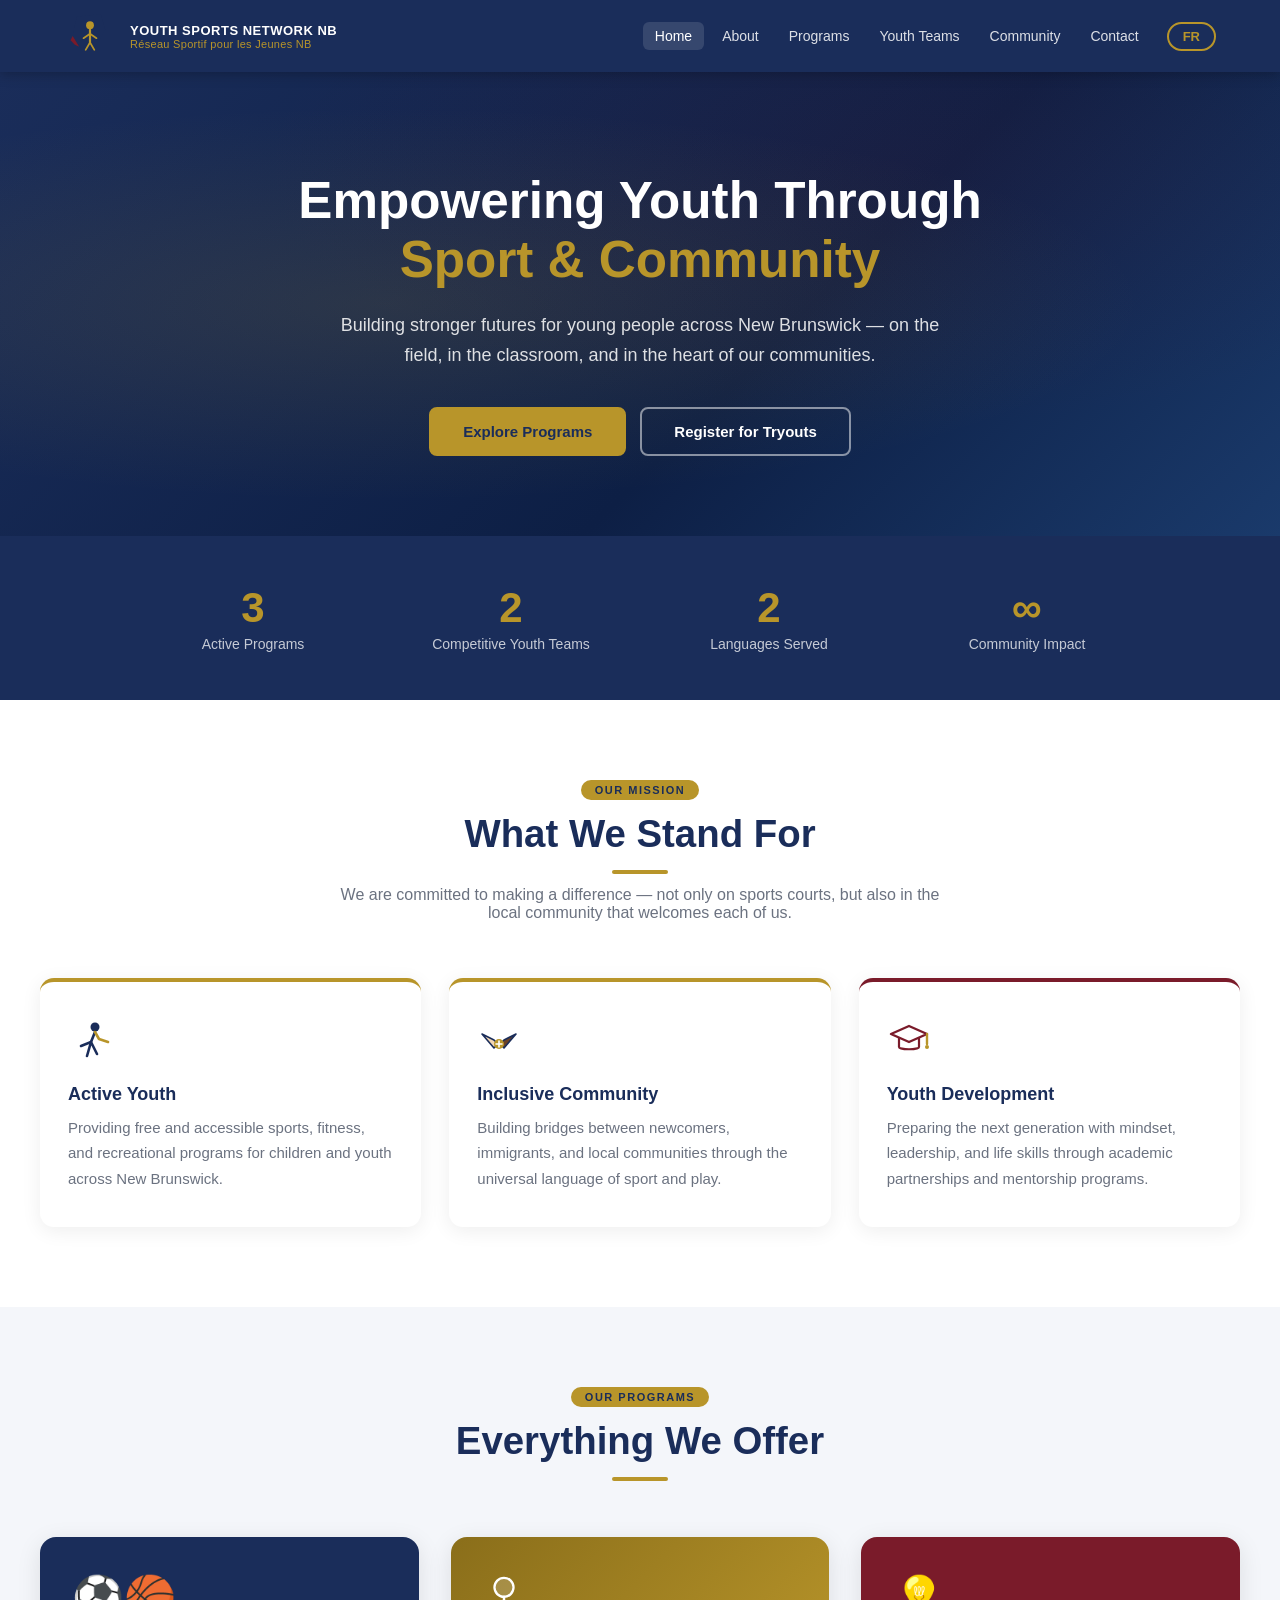
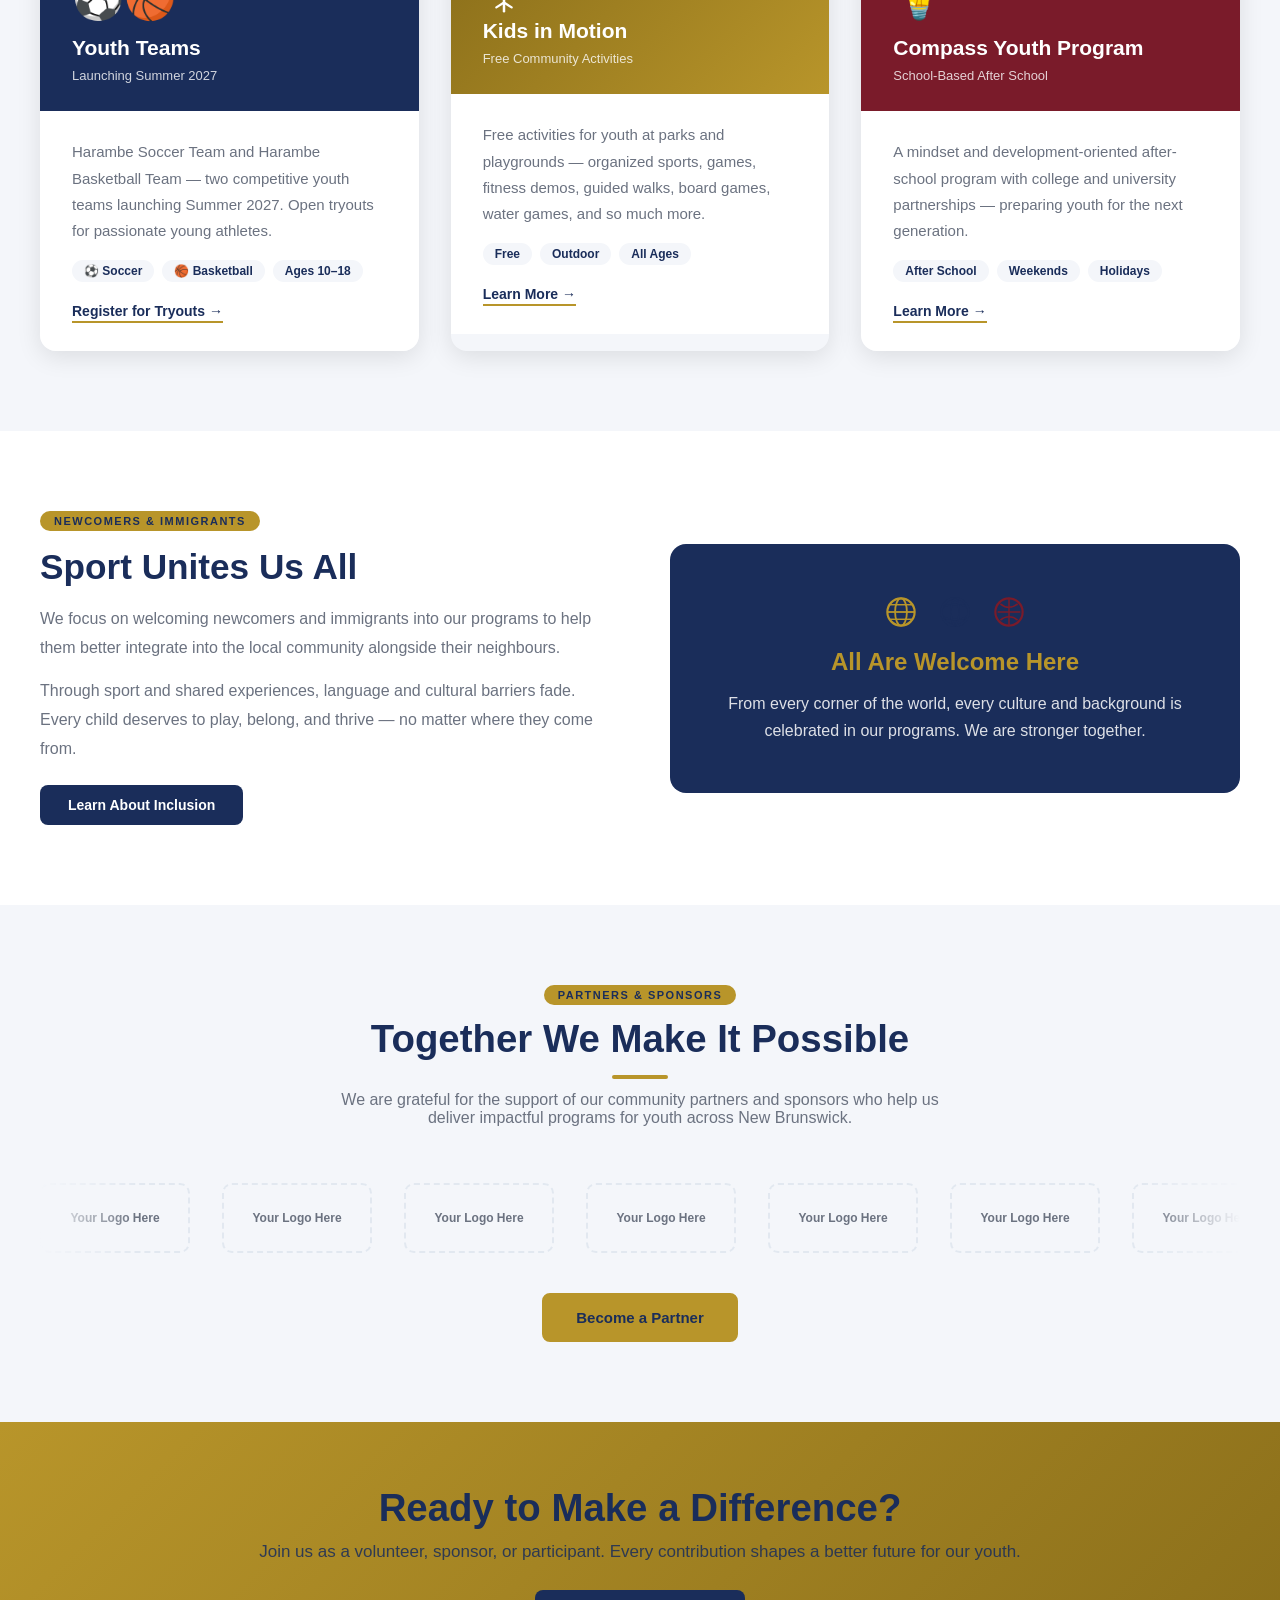
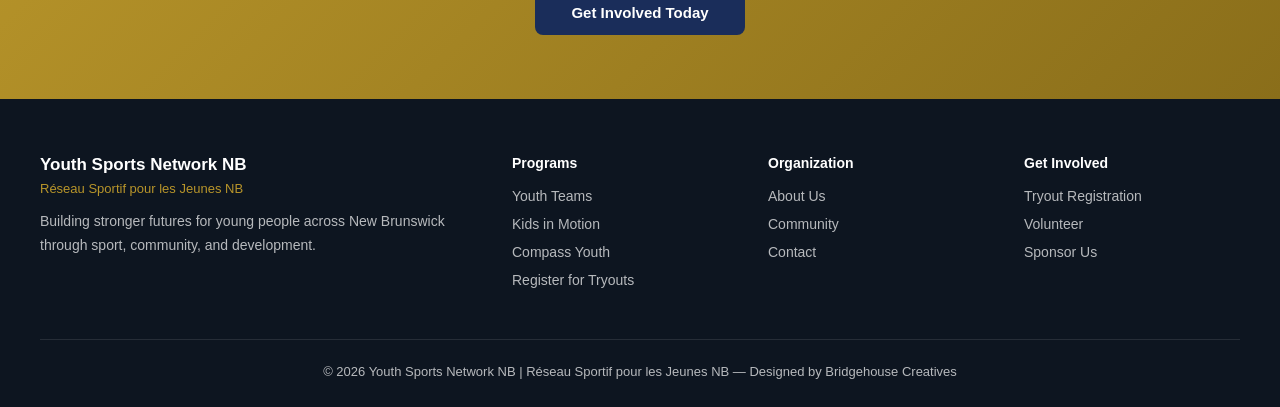
==== index.html @ 8e2367d3 "Change footer credit from "Built by" to "Designed by" https://claude.ai/code/session_01Vn1Q6hd7THg7n" ====
<!DOCTYPE html>
<html lang="en">
<head>
  <meta charset="UTF-8" />
  <meta name="viewport" content="width=device-width, initial-scale=1.0" />
  <title>Youth Sports Network NB</title>
  <link rel="stylesheet" href="style.css" />
</head>
<body>

<!-- HEADER -->
<header>
  <div class="header-inner">
    <a class="logo-wrap" href="index.html">
      <svg class="logo-svg" viewBox="0 0 120 120" xmlns="http://www.w3.org/2000/svg">
        <polygon points="30,15 85,10 95,45 80,75 60,90 35,85 20,60 25,35" fill="#1a2d5a"/>
        <polygon points="20,60 35,85 25,80 15,70" fill="#7a1b2a"/>
        <ellipse cx="60" cy="35" rx="9" ry="9" fill="#b8952a"/>
        <line x1="60" y1="44" x2="60" y2="75" stroke="#b8952a" stroke-width="5" stroke-linecap="round"/>
        <line x1="60" y1="55" x2="45" y2="65" stroke="#b8952a" stroke-width="4" stroke-linecap="round"/>
        <line x1="60" y1="55" x2="75" y2="65" stroke="#b8952a" stroke-width="4" stroke-linecap="round"/>
        <line x1="60" y1="75" x2="50" y2="92" stroke="#b8952a" stroke-width="4" stroke-linecap="round"/>
        <line x1="60" y1="75" x2="70" y2="92" stroke="#b8952a" stroke-width="4" stroke-linecap="round"/>
      </svg>
      <div class="logo-text">
        <div class="en-name" data-en="YOUTH SPORTS NETWORK NB" data-fr="RÉSEAU SPORTIF JEUNES NB">YOUTH SPORTS NETWORK NB</div>
        <div class="fr-name" data-en="Réseau Sportif pour les Jeunes NB" data-fr="Youth Sports Network NB">Réseau Sportif pour les Jeunes NB</div>
      </div>
    </a>
    <div class="hamburger" onclick="toggleNav()"><span></span><span></span><span></span></div>
    <nav id="main-nav">
      <a href="index.html" class="active" data-en="Home" data-fr="Accueil">Home</a>
      <a href="about.html" data-en="About" data-fr="À propos">About</a>
      <a href="programs.html" data-en="Programs" data-fr="Programmes">Programs</a>
      <a href="teams.html" data-en="Youth Teams" data-fr="Équipes Jeunes">Youth Teams</a>
      <a href="community.html" data-en="Community" data-fr="Communauté">Community</a>
      <a href="contact.html" data-en="Contact" data-fr="Contact">Contact</a>
      <button class="lang-btn" onclick="toggleLang()" id="lang-toggle">FR</button>
    </nav>
  </div>
</header>

<!-- HERO -->
<section class="hero">
  <div class="hero-content">
    <h1 data-en="Empowering Youth Through <span>Sport &amp; Community</span>" data-fr="Valoriser la Jeunesse par le <span>Sport et la Communauté</span>">
      Empowering Youth Through <span>Sport &amp; Community</span>
    </h1>
    <p data-en="Building stronger futures for young people across New Brunswick — on the field, in the classroom, and in the heart of our communities." data-fr="Bâtir un avenir meilleur pour les jeunes du Nouveau-Brunswick — sur le terrain, en classe et au cœur de nos communautés.">
      Building stronger futures for young people across New Brunswick — on the field, in the classroom, and in the heart of our communities.
    </p>
    <div class="hero-btns">
      <a href="programs.html" class="btn-primary" data-en="Explore Programs" data-fr="Voir les Programmes">Explore Programs</a>
      <a href="tryouts.html" class="btn-outline" data-en="Register for Tryouts" data-fr="S'inscrire aux Tryouts">Register for Tryouts</a>
    </div>
  </div>
</section>

<!-- STATS -->
<div class="stats-bar">
  <div class="stats-inner">
    <div><div class="stat-num">3</div><div class="stat-label" data-en="Active Programs" data-fr="Programmes Actifs">Active Programs</div></div>
    <div><div class="stat-num">2</div><div class="stat-label" data-en="Competitive Youth Teams" data-fr="Équipes Jeunes Compétitives">Competitive Youth Teams</div></div>
    <div><div class="stat-num">2</div><div class="stat-label" data-en="Languages Served" data-fr="Langues Desservies">Languages Served</div></div>
    <div><div class="stat-num">∞</div><div class="stat-label" data-en="Community Impact" data-fr="Impact Communautaire">Community Impact</div></div>
  </div>
</div>

<!-- MISSION -->
<section class="section">
  <div class="container">
    <div class="section-title">
      <span class="tag" data-en="Our Mission" data-fr="Notre Mission">Our Mission</span>
      <h2 data-en="What We Stand For" data-fr="Ce en Quoi Nous Croyons">What We Stand For</h2>
      <div class="divider"></div>
      <p data-en="We are committed to making a difference — not only on sports courts, but also in the local community that welcomes each of us." data-fr="Nous nous engageons à faire une différence — non seulement sur les terrains de sport, mais aussi dans la communauté locale qui nous accueille.">
        We are committed to making a difference — not only on sports courts, but also in the local community that welcomes each of us.
      </p>
    </div>
    <div class="cards-3">
      <div class="card">
        <svg class="card-icon" width="44" height="44" viewBox="0 0 44 44" fill="none">
          <circle cx="27" cy="9" r="4.5" fill="#1a2d5a"/>
          <path d="M27 14 L23 24 L13 28" stroke="#1a2d5a" stroke-width="2.6" stroke-linecap="round" stroke-linejoin="round" fill="none"/>
          <path d="M27 14 L31 21 L40 24" stroke="#b8952a" stroke-width="2.6" stroke-linecap="round" stroke-linejoin="round" fill="none"/>
          <path d="M23 24 L19 38 M23 24 L29 36" stroke="#1a2d5a" stroke-width="2.6" stroke-linecap="round"/>
        </svg>
        <h3 data-en="Active Youth" data-fr="Jeunes Actifs">Active Youth</h3>
        <p data-en="Providing free and accessible sports, fitness, and recreational programs for children and youth across New Brunswick." data-fr="Offrir des programmes sportifs, de conditionnement physique et de loisirs gratuits et accessibles aux enfants et aux jeunes du Nouveau-Brunswick.">Providing free and accessible sports, fitness, and recreational programs for children and youth across New Brunswick.</p>
      </div>
      <div class="card">
        <svg class="card-icon" width="44" height="44" viewBox="0 0 44 44" fill="none">
          <!-- left arm: light skin tone -->
          <path d="M5 16 L17 22 L21 26 L17 30 Z" fill="#f2d6b3" stroke="#1a2d5a" stroke-width="1.6" stroke-linejoin="round"/>
          <!-- right arm: dark skin tone -->
          <path d="M39 16 L27 22 L23 26 L27 30 Z" fill="#6b4226" stroke="#1a2d5a" stroke-width="1.6" stroke-linejoin="round"/>
          <!-- clasped hands -->
          <circle cx="22" cy="26" r="5" fill="#b8952a"/>
          <path d="M19 26 H25 M22 23 V29" stroke="#ffffff" stroke-width="1.6" stroke-linecap="round"/>
        </svg>
        <h3 data-en="Inclusive Community" data-fr="Communauté Inclusive">Inclusive Community</h3>
        <p data-en="Building bridges between newcomers, immigrants, and local communities through the universal language of sport and play." data-fr="Créer des ponts entre les nouveaux arrivants, les immigrants et les communautés locales grâce au langage universel du sport et du jeu.">Building bridges between newcomers, immigrants, and local communities through the universal language of sport and play.</p>
      </div>
      <div class="card red-top">
        <svg class="card-icon" width="44" height="44" viewBox="0 0 44 44" fill="none">
          <polygon points="22,8 40,16 22,24 4,16" stroke="#7a1b2a" stroke-width="2.4" stroke-linejoin="round" fill="none"/>
          <path d="M12 19 V29 C12 32 32 32 32 29 V19" stroke="#7a1b2a" stroke-width="2.2" stroke-linejoin="round" fill="none"/>
          <path d="M40 16 V26" stroke="#b8952a" stroke-width="2.4" stroke-linecap="round"/>
          <circle cx="40" cy="29" r="2" fill="#b8952a"/>
        </svg>
        <h3 data-en="Youth Development" data-fr="Développement des Jeunes">Youth Development</h3>
        <p data-en="Preparing the next generation with mindset, leadership, and life skills through academic partnerships and mentorship programs." data-fr="Préparer la prochaine génération avec un état d'esprit, du leadership et des compétences de vie grâce à des partenariats académiques.">Preparing the next generation with mindset, leadership, and life skills through academic partnerships and mentorship programs.</p>
      </div>
    </div>
  </div>
</section>

<!-- PROGRAMS PREVIEW -->
<section class="section section-alt">
  <div class="container">
    <div class="section-title">
      <span class="tag" data-en="Our Programs" data-fr="Nos Programmes">Our Programs</span>
      <h2 data-en="Everything We Offer" data-fr="Tout Ce Que Nous Offrons">Everything We Offer</h2>
      <div class="divider"></div>
    </div>
    <div class="programs-grid">
      <div class="prog-card">
        <div class="prog-header navy">
          <div class="prog-icon">⚽🏀</div>
          <h3 data-en="Youth Teams" data-fr="Équipes Jeunes">Youth Teams</h3>
          <div class="sub" data-en="Launching Summer 2027" data-fr="Lancement Été 2027">Launching Summer 2027</div>
        </div>
        <div class="prog-body">
          <p data-en="Harambe Soccer Team and Harambe Basketball Team — two competitive youth teams launching Summer 2027. Open tryouts for passionate young athletes." data-fr="Équipe de Soccer Harambe et Équipe de Basketball Harambe — deux équipes jeunesse lancées à l'été 2027. Tryouts ouverts aux jeunes athlètes passionnés.">Harambe Soccer Team and Harambe Basketball Team — two competitive youth teams launching Summer 2027. Open tryouts for passionate young athletes.</p>
          <div class="prog-tags">
            <span class="tag-chip">⚽ Soccer</span>
            <span class="tag-chip">🏀 Basketball</span>
            <span class="tag-chip" data-en="Ages 10–18" data-fr="Âges 10–18">Ages 10–18</span>
          </div>
          <a href="tryouts.html" class="prog-link" data-en="Register for Tryouts →" data-fr="S'inscrire aux Tryouts →">Register for Tryouts →</a>
        </div>
      </div>
      <div class="prog-card">
        <div class="prog-header gold">
          <svg width="42" height="42" viewBox="0 0 44 44" fill="none">
            <circle cx="22" cy="15" r="10" fill="#ffffff" fill-opacity="0.18" stroke="#ffffff" stroke-width="2.4"/>
            <path d="M22 25 V40" stroke="#ffffff" stroke-width="2.6" stroke-linecap="round"/>
            <path d="M22 31 L14 36 M22 31 L30 36" stroke="#ffffff" stroke-width="2.4" stroke-linecap="round"/>
          </svg>
          <h3 data-en="Kids in Motion" data-fr="Enfants en Mouvement">Kids in Motion</h3>
          <div class="sub" data-en="Free Community Activities" data-fr="Activités Communautaires Gratuites">Free Community Activities</div>
        </div>
        <div class="prog-body">
          <p data-en="Free activities for youth at parks and playgrounds — organized sports, games, fitness demos, guided walks, board games, water games, and so much more." data-fr="Activités gratuites pour les jeunes dans les parcs et aires de jeux — sports organisés, jeux, démonstrations de fitness, marches guidées, jeux de société, jeux aquatiques et bien plus.">Free activities for youth at parks and playgrounds — organized sports, games, fitness demos, guided walks, board games, water games, and so much more.</p>
          <div class="prog-tags">
            <span class="tag-chip" data-en="Free" data-fr="Gratuit">Free</span>
            <span class="tag-chip" data-en="Outdoor" data-fr="Plein Air">Outdoor</span>
            <span class="tag-chip" data-en="All Ages" data-fr="Tous Âges">All Ages</span>
          </div>
          <a href="programs.html" class="prog-link" data-en="Learn More →" data-fr="En Savoir Plus →">Learn More →</a>
        </div>
      </div>
      <div class="prog-card">
        <div class="prog-header red">
          <div class="prog-icon">💡</div>
          <h3 data-en="Compass Youth Program" data-fr="Programme Jeunesse Compass">Compass Youth Program</h3>
          <div class="sub" data-en="School-Based After School" data-fr="Programme Parascolaire">School-Based After School</div>
        </div>
        <div class="prog-body">
          <p data-en="A mindset and development-oriented after-school program with college and university partnerships — preparing youth for the next generation." data-fr="Programme de développement parascolaire en partenariat avec des collèges et universités — préparant les jeunes à la prochaine génération.">A mindset and development-oriented after-school program with college and university partnerships — preparing youth for the next generation.</p>
          <div class="prog-tags">
            <span class="tag-chip" data-en="After School" data-fr="Parascolaire">After School</span>
            <span class="tag-chip" data-en="Weekends" data-fr="Week-ends">Weekends</span>
            <span class="tag-chip" data-en="Holidays" data-fr="Jours Fériés">Holidays</span>
          </div>
          <a href="programs.html" class="prog-link" data-en="Learn More →" data-fr="En Savoir Plus →">Learn More →</a>
        </div>
      </div>
    </div>
  </div>
</section>

<!-- NEWCOMERS -->
<section class="section">
  <div class="container">
    <div class="two-col">
      <div class="text-block">
        <span class="tag-inline" data-en="Newcomers &amp; Immigrants" data-fr="Nouveaux Arrivants &amp; Immigrants">Newcomers &amp; Immigrants</span>
        <h2 data-en="Sport Unites Us All" data-fr="Le Sport Nous Unit Tous">Sport Unites Us All</h2>
        <p data-en="We focus on welcoming newcomers and immigrants into our programs to help them better integrate into the local community alongside their neighbours." data-fr="Nous mettons l'accent sur l'accueil des nouveaux arrivants et des immigrants dans nos programmes pour les aider à mieux s'intégrer dans la communauté locale.">We focus on welcoming newcomers and immigrants into our programs to help them better integrate into the local community alongside their neighbours.</p>
        <p data-en="Through sport and shared experiences, language and cultural barriers fade. Every child deserves to play, belong, and thrive — no matter where they come from." data-fr="Grâce au sport et aux expériences partagées, les barrières linguistiques et culturelles s'estompent. Chaque enfant mérite de jouer, d'appartenir et de s'épanouir — peu importe d'où il vient.">Through sport and shared experiences, language and cultural barriers fade. Every child deserves to play, belong, and thrive — no matter where they come from.</p>
        <a href="community.html" class="btn-navy" style="margin-top:8px;" data-en="Learn About Inclusion" data-fr="En Savoir Plus sur l'Inclusion">Learn About Inclusion</a>
      </div>
      <div class="newcomers-visual">
        <div class="flags" style="display:flex;justify-content:center;gap:14px;">
          <svg width="40" height="40" viewBox="0 0 44 44" fill="none">
            <circle cx="22" cy="22" r="15" stroke="#b8952a" stroke-width="2.4"/>
            <ellipse cx="22" cy="22" rx="6.5" ry="15" stroke="#b8952a" stroke-width="2"/>
            <line x1="7" y1="22" x2="37" y2="22" stroke="#b8952a" stroke-width="2"/>
            <line x1="9.5" y1="14" x2="34.5" y2="14" stroke="#b8952a" stroke-width="1.6"/>
            <line x1="9.5" y1="30" x2="34.5" y2="30" stroke="#b8952a" stroke-width="1.6"/>
          </svg>
          <svg width="40" height="40" viewBox="0 0 44 44" fill="none">
            <circle cx="22" cy="22" r="15" stroke="#1a2d5a" stroke-width="2.4"/>
            <path d="M9 16 C16 13 28 13 35 16 M9 28 C16 31 28 31 35 28" stroke="#1a2d5a" stroke-width="1.8" fill="none"/>
            <path d="M22 7 C16 14 16 30 22 37 M22 7 C28 14 28 30 22 37" stroke="#1a2d5a" stroke-width="1.8" fill="none"/>
          </svg>
          <svg width="40" height="40" viewBox="0 0 44 44" fill="none">
            <circle cx="22" cy="22" r="15" stroke="#7a1b2a" stroke-width="2.4"/>
            <path d="M9.5 22 H34.5 M22 7 V37" stroke="#7a1b2a" stroke-width="1.6"/>
            <path d="M12.5 13 C18 18 26 18 31.5 13 M12.5 31 C18 26 26 26 31.5 31" stroke="#7a1b2a" stroke-width="1.8" fill="none"/>
          </svg>
        </div>
        <h3 data-en="All Are Welcome Here" data-fr="Tous Sont les Bienvenus Ici">All Are Welcome Here</h3>
        <p data-en="From every corner of the world, every culture and background is celebrated in our programs. We are stronger together." data-fr="De chaque coin du monde, chaque culture et chaque origine est célébrée dans nos programmes. Nous sommes plus forts ensemble.">From every corner of the world, every culture and background is celebrated in our programs. We are stronger together.</p>
      </div>
    </div>
  </div>
</section>

<!-- PARTNERS & SPONSORS -->
<section class="section section-alt">
  <div class="container">
    <div class="section-title">
      <span class="tag" data-en="Partners &amp; Sponsors" data-fr="Partenaires &amp; Commanditaires">Partners &amp; Sponsors</span>
      <h2 data-en="Together We Make It Possible" data-fr="Ensemble Nous le Rendons Possible">Together We Make It Possible</h2>
      <div class="divider"></div>
      <p data-en="We are grateful for the support of our community partners and sponsors who help us deliver impactful programs for youth across New Brunswick." data-fr="Nous sommes reconnaissants du soutien de nos partenaires communautaires et commanditaires qui nous aident à offrir des programmes percutants pour les jeunes du Nouveau-Brunswick.">We are grateful for the support of our community partners and sponsors who help us deliver impactful programs for youth across New Brunswick.</p>
    </div>
    <div class="sponsors-marquee" style="margin-bottom:40px;">
      <div class="sponsors-track">
        <div class="sponsor-placeholder" data-en="Your Logo Here" data-fr="Votre Logo Ici">Your Logo Here</div>
        <div class="sponsor-placeholder" data-en="Your Logo Here" data-fr="Votre Logo Ici">Your Logo Here</div>
        <div class="sponsor-placeholder" data-en="Your Logo Here" data-fr="Votre Logo Ici">Your Logo Here</div>
        <div class="sponsor-placeholder" data-en="Your Logo Here" data-fr="Votre Logo Ici">Your Logo Here</div>
        <div class="sponsor-placeholder" data-en="Your Logo Here" data-fr="Votre Logo Ici">Your Logo Here</div>
        <div class="sponsor-placeholder" data-en="Your Logo Here" data-fr="Votre Logo Ici">Your Logo Here</div>
        <div class="sponsor-placeholder" data-en="Your Logo Here" data-fr="Votre Logo Ici">Your Logo Here</div>
        <div class="sponsor-placeholder" data-en="Your Logo Here" data-fr="Votre Logo Ici">Your Logo Here</div>
        <div class="sponsor-placeholder" data-en="Your Logo Here" data-fr="Votre Logo Ici">Your Logo Here</div>
        <div class="sponsor-placeholder" data-en="Your Logo Here" data-fr="Votre Logo Ici">Your Logo Here</div>
        <div class="sponsor-placeholder" data-en="Your Logo Here" data-fr="Votre Logo Ici">Your Logo Here</div>
        <div class="sponsor-placeholder" data-en="Your Logo Here" data-fr="Votre Logo Ici">Your Logo Here</div>
      </div>
    </div>
    <div style="text-align:center;">
      <a href="contact.html" class="btn-primary" data-en="Become a Partner" data-fr="Devenir Partenaire">Become a Partner</a>
    </div>
  </div>
</section>

<!-- CTA -->
<section class="cta-banner">
  <div class="container">
    <h2 data-en="Ready to Make a Difference?" data-fr="Prêt à Faire une Différence?">Ready to Make a Difference?</h2>
    <p data-en="Join us as a volunteer, sponsor, or participant. Every contribution shapes a better future for our youth." data-fr="Rejoignez-nous en tant que bénévole, commanditaire ou participant. Chaque contribution façonne un avenir meilleur pour nos jeunes.">Join us as a volunteer, sponsor, or participant. Every contribution shapes a better future for our youth.</p>
    <a href="contact.html" class="btn-dark" data-en="Get Involved Today" data-fr="Impliquez-vous Aujourd'hui">Get Involved Today</a>
  </div>
</section>

<!-- FOOTER -->
<footer>
  <div class="footer-grid">
    <div class="footer-brand">
      <div class="brand-name" data-en="Youth Sports Network NB" data-fr="Réseau Sportif pour les Jeunes NB">Youth Sports Network NB</div>
      <div class="brand-fr" data-en="Réseau Sportif pour les Jeunes NB" data-fr="Youth Sports Network NB">Réseau Sportif pour les Jeunes NB</div>
      <p data-en="Building stronger futures for young people across New Brunswick through sport, community, and development." data-fr="Bâtir un avenir meilleur pour les jeunes du Nouveau-Brunswick grâce au sport, à la communauté et au développement.">Building stronger futures for young people across New Brunswick through sport, community, and development.</p>
    </div>
    <div class="footer-col">
      <h4 data-en="Programs" data-fr="Programmes">Programs</h4>
      <ul>
        <li><a href="teams.html" data-en="Youth Teams" data-fr="Équipes Jeunes">Youth Teams</a></li>
        <li><a href="programs.html" data-en="Kids in Motion" data-fr="Enfants en Mouvement">Kids in Motion</a></li>
        <li><a href="programs.html" data-en="Compass Youth" data-fr="Jeunesse Compass">Compass Youth</a></li>
        <li><a href="tryouts.html" data-en="Register for Tryouts" data-fr="Inscription aux Tryouts">Register for Tryouts</a></li>
      </ul>
    </div>
    <div class="footer-col">
      <h4 data-en="Organization" data-fr="Organisation">Organization</h4>
      <ul>
        <li><a href="about.html" data-en="About Us" data-fr="À Propos">About Us</a></li>
        <li><a href="community.html" data-en="Community" data-fr="Communauté">Community</a></li>
        <li><a href="contact.html" data-en="Contact" data-fr="Contact">Contact</a></li>
      </ul>
    </div>
    <div class="footer-col">
      <h4 data-en="Get Involved" data-fr="Impliquez-Vous">Get Involved</h4>
      <ul>
        <li><a href="tryouts.html" data-en="Tryout Registration" data-fr="Inscription Tryouts">Tryout Registration</a></li>
        <li><a href="contact.html" data-en="Volunteer" data-fr="Bénévole">Volunteer</a></li>
        <li><a href="contact.html" data-en="Sponsor Us" data-fr="Commanditez-Nous">Sponsor Us</a></li>
      </ul>
    </div>
  </div>
  <div class="footer-bottom">
    <p>© 2026 Youth Sports Network NB | Réseau Sportif pour les Jeunes NB — <span data-en="Designed by Bridgehouse Creatives" data-fr="Conçu par Bridgehouse Creatives">Designed by Bridgehouse Creatives</span></p>
  </div>
</footer>

<script src="lang.js"></script>
</body>
</html>
---- style.css ----
/* ─── CSS Variables ─────────────────────────────────────────── */
:root {
  --navy:  #1a2d5a;
  --gold:  #b8952a;
  --red:   #7a1b2a;
  --white: #ffffff;
  --light: #f4f6fa;
  --gray:  #6b7280;
  --border:#e2e8f0;
}

/* ─── Reset & Base ──────────────────────────────────────────── */
*, *::before, *::after { box-sizing: border-box; margin: 0; padding: 0; }
html { scroll-behavior: smooth; }
body { font-family: 'Segoe UI', Arial, sans-serif; color: #1a1a2e; background: var(--white); }
a { text-decoration: none; color: inherit; }
img { max-width: 100%; display: block; }
ul { list-style: none; }

/* ─── Header ────────────────────────────────────────────────── */
header {
  background: var(--navy);
  position: sticky; top: 0; z-index: 1000;
  box-shadow: 0 2px 12px rgba(0,0,0,0.25);
}
.header-inner {
  max-width: 1200px; margin: 0 auto;
  display: flex; align-items: center;
  justify-content: space-between;
  padding: 0 24px; height: 72px;
}
.logo-wrap { display: flex; align-items: center; gap: 14px; }
.logo-svg { width: 52px; height: 52px; flex-shrink: 0; }
.logo-text .en-name { font-size: 13px; font-weight: 700; color: var(--white); letter-spacing:.5px; }
.logo-text .fr-name { font-size: 11px; color: var(--gold); letter-spacing:.3px; }

nav { display: flex; align-items: center; gap: 6px; flex-wrap: wrap; }
nav a {
  color: rgba(255,255,255,0.85); font-size: 14px; font-weight: 500;
  padding: 6px 12px; border-radius: 6px; transition: all .2s;
}
nav a:hover, nav a.active { color: var(--white); background: rgba(255,255,255,0.12); }

.lang-btn {
  border: 2px solid var(--gold); color: var(--gold);
  background: transparent; padding: 5px 14px;
  border-radius: 20px; font-size: 13px; font-weight: 700;
  cursor: pointer; transition: all .2s; margin-left: 10px;
}
.lang-btn:hover { background: var(--gold); color: var(--navy); }

.hamburger { display: none; flex-direction: column; gap: 5px; cursor: pointer; padding: 6px; }
.hamburger span { width: 24px; height: 2px; background: var(--white); border-radius: 2px; transition: .3s; }

/* ─── Hero ──────────────────────────────────────────────────── */
.hero {
  background: linear-gradient(135deg, var(--navy) 0%, #0d1f45 60%, #1a3a6b 100%);
  color: var(--white); text-align: center;
  padding: 100px 24px 80px; position: relative; overflow: hidden;
}
.hero::before {
  content: ''; position: absolute; inset: 0;
  background: radial-gradient(ellipse at 30% 50%, rgba(184,149,42,0.15) 0%, transparent 60%),
              radial-gradient(ellipse at 70% 20%, rgba(122,27,42,0.1) 0%, transparent 50%);
}
.hero-content { position: relative; max-width: 800px; margin: 0 auto; }
.hero-badge {
  display: inline-block; background: var(--gold); color: var(--navy);
  font-size: 12px; font-weight: 700; letter-spacing: 1.5px;
  padding: 5px 16px; border-radius: 20px; margin-bottom: 20px; text-transform: uppercase;
}
.hero h1 { font-size: clamp(2rem,5vw,3.2rem); font-weight: 800; line-height: 1.15; margin-bottom: 20px; }
.hero h1 span { color: var(--gold); }
.hero p { font-size: 18px; opacity: .85; max-width: 620px; margin: 0 auto 36px; line-height: 1.7; }
.hero-btns { display: flex; gap: 14px; justify-content: center; flex-wrap: wrap; }

/* ─── Page Hero (inner pages) ───────────────────────────────── */
.page-hero {
  background: linear-gradient(135deg, var(--navy), #0d1f45);
  color: var(--white); padding: 80px 24px; text-align: center;
}
.page-hero h1 { font-size: clamp(2rem,4vw,3rem); font-weight: 800; margin-bottom: 16px; }
.page-hero p { font-size: 18px; opacity: .85; max-width: 640px; margin: 0 auto; line-height: 1.7; }

/* ─── Buttons ───────────────────────────────────────────────── */
.btn-primary {
  background: var(--gold); color: var(--navy);
  padding: 14px 32px; border-radius: 8px; font-weight: 700; font-size: 15px;
  transition: all .2s; border: 2px solid var(--gold); display: inline-block;
}
.btn-primary:hover { background: #d4a832; border-color: #d4a832; transform: translateY(-2px); }
.btn-outline {
  background: transparent; color: var(--white); border: 2px solid rgba(255,255,255,.5);
  padding: 14px 32px; border-radius: 8px; font-weight: 600; font-size: 15px;
  transition: all .2s; display: inline-block;
}
.btn-outline:hover { border-color: var(--white); background: rgba(255,255,255,0.1); }
.btn-dark {
  background: var(--navy); color: var(--white);
  padding: 14px 36px; border-radius: 8px; font-weight: 700; font-size: 15px;
  transition: background .2s; display: inline-block;
}
.btn-dark:hover { background: #0d1f45; }
.btn-navy {
  background: var(--navy); color: var(--white);
  padding: 12px 28px; border-radius: 8px; font-weight: 700; font-size: 14px;
  display: inline-block; transition: background .2s;
}
.btn-navy:hover { background: #0d1f45; }

/* ─── Section ───────────────────────────────────────────────── */
.section { padding: 80px 24px; }
.section-alt { background: var(--light); }
.container { max-width: 1200px; margin: 0 auto; }
.section-title { text-align: center; margin-bottom: 56px; }
.section-title .tag {
  display: inline-block; background: var(--gold); color: var(--navy);
  font-size: 11px; font-weight: 700; letter-spacing: 1.5px;
  padding: 4px 14px; border-radius: 20px; margin-bottom: 12px; text-transform: uppercase;
}
.section-title h2 { font-size: clamp(1.6rem,3vw,2.4rem); color: var(--navy); font-weight: 800; }
.section-title p { color: var(--gray); margin-top: 12px; font-size: 16px; max-width: 620px; margin-left: auto; margin-right: auto; }
.divider { width: 56px; height: 4px; background: var(--gold); border-radius: 2px; margin: 14px auto 0; }

/* ─── Cards ─────────────────────────────────────────────────── */
.cards-3 { display: grid; grid-template-columns: repeat(auto-fit, minmax(280px, 1fr)); gap: 28px; }
.card {
  background: var(--white); border-radius: 14px;
  padding: 36px 28px; box-shadow: 0 4px 20px rgba(0,0,0,0.07);
  border-top: 4px solid var(--gold); transition: transform .2s, box-shadow .2s;
}
.card:hover { transform: translateY(-4px); box-shadow: 0 10px 32px rgba(0,0,0,0.12); }
.card-icon { font-size: 40px; margin-bottom: 18px; }
.card h3 { font-size: 18px; color: var(--navy); font-weight: 700; margin-bottom: 10px; }
.card p { color: var(--gray); line-height: 1.7; font-size: 15px; }
.card.red-top { border-top-color: var(--red); }
.card.navy-top { border-top-color: var(--navy); }

/* ─── Programs Grid ─────────────────────────────────────────── */
.programs-grid { display: grid; grid-template-columns: repeat(auto-fit, minmax(320px, 1fr)); gap: 32px; }
.prog-card { border-radius: 16px; overflow: hidden; box-shadow: 0 6px 24px rgba(0,0,0,0.1); transition: transform .2s; }
.prog-card:hover { transform: translateY(-4px); }
.prog-header { padding: 36px 32px 28px; color: var(--white); }
.prog-header.navy { background: var(--navy); }
.prog-header.gold  { background: linear-gradient(135deg,#8a6e1a,var(--gold)); }
.prog-header.red   { background: var(--red); }
.prog-icon { font-size: 42px; margin-bottom: 14px; }
.prog-header h3 { font-size: 21px; font-weight: 800; margin-bottom: 8px; }
.prog-header .sub { font-size: 13px; opacity: .8; }
.prog-body { padding: 28px 32px; background: var(--white); }
.prog-body p { color: var(--gray); line-height: 1.75; margin-bottom: 16px; font-size: 15px; }
.prog-tags { display: flex; flex-wrap: wrap; gap: 8px; margin-bottom: 20px; }
.tag-chip { background: var(--light); color: var(--navy); font-size: 12px; font-weight: 600; padding: 4px 12px; border-radius: 20px; }
.prog-link {
  display: inline-flex; align-items: center; gap: 8px;
  color: var(--navy); font-weight: 700; font-size: 14px;
  border-bottom: 2px solid var(--gold); padding-bottom: 2px; transition: gap .2s;
}
.prog-link:hover { gap: 12px; }

/* ─── Two Column ────────────────────────────────────────────── */
.two-col { display: grid; grid-template-columns: 1fr 1fr; gap: 60px; align-items: center; }
.text-block h2 { font-size: clamp(1.5rem,3vw,2.2rem); color: var(--navy); font-weight: 800; margin-bottom: 18px; }
.text-block p { color: var(--gray); line-height: 1.8; margin-bottom: 14px; }

/* ─── Highlight Box ─────────────────────────────────────────── */
.highlight-box { background: var(--navy); color: var(--white); border-radius: 14px; padding: 32px; }
.highlight-box h3 { font-size: 20px; font-weight: 700; margin-bottom: 14px; color: var(--gold); }
.highlight-box ul li {
  padding: 8px 0; border-bottom: 1px solid rgba(255,255,255,0.1);
  font-size: 15px; display: flex; align-items: center; gap: 10px;
}
.highlight-box ul li:last-child { border-bottom: none; }
.highlight-box ul li::before { content: '✦'; color: var(--gold); font-size: 10px; flex-shrink:0; }

/* ─── Stats Bar ─────────────────────────────────────────────── */
.stats-bar { background: var(--navy); padding: 48px 24px; }
.stats-inner { max-width: 1000px; margin: 0 auto; display: grid; grid-template-columns: repeat(auto-fit,minmax(160px,1fr)); gap: 32px; text-align: center; }
.stat-num { font-size: 42px; font-weight: 800; color: var(--gold); }
.stat-label { font-size: 14px; color: rgba(255,255,255,0.75); margin-top: 4px; }

/* ─── CTA Banner ────────────────────────────────────────────── */
.cta-banner { background: linear-gradient(135deg,var(--gold),#8a6e1a); padding: 64px 24px; text-align: center; color: var(--navy); }
.cta-banner h2 { font-size: clamp(1.5rem,3vw,2.4rem); font-weight: 800; margin-bottom: 12px; }
.cta-banner p { font-size: 17px; margin-bottom: 28px; opacity: .85; }

/* ─── Teams ─────────────────────────────────────────────────── */
.teams-grid { display: grid; grid-template-columns: repeat(auto-fit,minmax(300px,1fr)); gap: 32px; margin-bottom: 56px; }
.team-card { border-radius: 16px; overflow: hidden; box-shadow: 0 6px 24px rgba(0,0,0,0.1); }
.team-header { padding: 40px 32px; color: var(--white); text-align: center; }
.team-header.soccer { background: linear-gradient(135deg,var(--navy),#2a4a8a); }
.team-header.basketball { background: linear-gradient(135deg,var(--red),#a0293a); }
.team-header .sport-icon { font-size: 56px; margin-bottom: 14px; }
.team-header h3 { font-size: 22px; font-weight: 800; }
.team-header .launch { background: var(--gold); color: var(--navy); font-size: 12px; font-weight: 700; padding: 4px 14px; border-radius: 20px; margin-top: 10px; display: inline-block; }
.team-body { padding: 28px 32px; background: var(--white); }
.team-body p { color: var(--gray); line-height: 1.7; margin-bottom: 16px; }

/* ─── Forms ─────────────────────────────────────────────────── */
.form-wrap {
  background: var(--white); border-radius: 16px;
  box-shadow: 0 6px 32px rgba(0,0,0,0.1); padding: 48px 40px;
  max-width: 760px; margin: 0 auto;
}
.form-wrap h2 { color: var(--navy); font-size: 26px; font-weight: 800; margin-bottom: 8px; text-align: center; }
.form-wrap .form-sub { color: var(--gray); text-align: center; margin-bottom: 32px; font-size: 15px; }
.form-grid { display: grid; grid-template-columns: 1fr 1fr; gap: 18px; }
.form-group { display: flex; flex-direction: column; gap: 6px; }
.form-group.full { grid-column: 1 / -1; }
label { font-size: 13px; font-weight: 600; color: var(--navy); }
input, select, textarea {
  border: 2px solid var(--border); border-radius: 8px;
  padding: 10px 14px; font-size: 15px; font-family: inherit;
  transition: border-color .2s; width: 100%; background: var(--white);
}
input:focus, select:focus, textarea:focus { outline: none; border-color: var(--gold); }
textarea { resize: vertical; min-height: 90px; }
.form-submit {
  background: var(--navy); color: var(--white); border: none;
  padding: 14px 40px; border-radius: 8px; font-size: 16px; font-weight: 700;
  cursor: pointer; width: 100%; margin-top: 10px; transition: background .2s;
}
.form-submit:hover { background: #0d1f45; }
.success-msg {
  display: none; background: #d1fae5; border: 1px solid #6ee7b7;
  color: #065f46; padding: 14px 20px; border-radius: 8px;
  font-weight: 600; text-align: center; margin-top: 16px;
}

/* ─── Sponsors ──────────────────────────────────────────────── */
.sponsors-row { display: flex; flex-wrap: wrap; justify-content: center; align-items: center; gap: 32px; }
.sponsor-placeholder {
  width: 150px; height: 70px; border: 2px dashed var(--border);
  border-radius: 10px; display: flex; align-items: center; justify-content: center;
  color: var(--gray); font-size: 12px; font-weight: 600; text-align: center; padding: 8px;
  transition: border-color .2s;
}
.sponsor-placeholder:hover { border-color: var(--gold); }

.sponsors-marquee { overflow: hidden; position: relative; width: 100%; -webkit-mask-image: linear-gradient(90deg, transparent, #000 8%, #000 92%, transparent); mask-image: linear-gradient(90deg, transparent, #000 8%, #000 92%, transparent); }
.sponsors-track { display: flex; align-items: center; gap: 32px; width: max-content; animation: sponsors-scroll 28s linear infinite; }
.sponsors-marquee:hover .sponsors-track { animation-play-state: paused; }
@keyframes sponsors-scroll {
  from { transform: translateX(0); }
  to { transform: translateX(-50%); }
}

/* ─── Values Grid ───────────────────────────────────────────── */
.values-grid { display: grid; grid-template-columns: repeat(auto-fit,minmax(200px,1fr)); gap: 20px; }
.value-card { background: var(--white); border-radius: 12px; padding: 28px 20px; text-align: center; box-shadow: 0 4px 16px rgba(0,0,0,0.07); border-bottom: 3px solid var(--gold); }
.value-card .icon { display: flex; justify-content: center; margin-bottom: 12px; }
.value-card h4 { color: var(--navy); font-weight: 700; font-size: 15px; }

/* ─── Newcomers Visual ──────────────────────────────────────── */
.newcomers-visual { background: var(--navy); border-radius: 16px; padding: 48px 40px; color: var(--white); text-align: center; }
.newcomers-visual .flags { font-size: 40px; margin-bottom: 16px; letter-spacing: 8px; }
.newcomers-visual h3 { font-size: 24px; font-weight: 800; color: var(--gold); margin-bottom: 14px; }
.newcomers-visual p { opacity: .85; line-height: 1.7; }

/* ─── Footer ────────────────────────────────────────────────── */
footer { background: #0d1520; color: rgba(255,255,255,0.7); padding: 56px 24px 28px; }
.footer-grid { max-width: 1200px; margin: 0 auto; display: grid; grid-template-columns: 2fr 1fr 1fr 1fr; gap: 40px; margin-bottom: 40px; }
.footer-brand .brand-name { color: var(--white); font-size: 17px; font-weight: 800; margin-bottom: 6px; }
.footer-brand .brand-fr { color: var(--gold); font-size: 13px; margin-bottom: 14px; }
.footer-brand p { font-size: 14px; line-height: 1.7; }
.footer-col h4 { color: var(--white); font-size: 14px; font-weight: 700; margin-bottom: 16px; }
.footer-col ul li { margin-bottom: 10px; }
.footer-col ul li a { font-size: 14px; transition: color .2s; }
.footer-col ul li a:hover { color: var(--gold); }
.footer-bottom { border-top: 1px solid rgba(255,255,255,0.1); padding-top: 24px; text-align: center; font-size: 13px; max-width: 1200px; margin: 0 auto; }

/* ─── Responsive ────────────────────────────────────────────── */
@media (max-width: 900px) {
  .hamburger { display: flex; }
  nav {
    position: fixed; top: 72px; left: 0; right: 0;
    background: var(--navy); flex-direction: column;
    padding: 20px; gap: 4px; transform: translateY(-120%);
    transition: transform .3s; box-shadow: 0 8px 24px rgba(0,0,0,0.3);
    z-index: 999;
  }
  nav.open { transform: translateY(0); }
  nav a { width: 100%; padding: 12px 16px; }
  .lang-btn { margin: 8px 0 0; }
  .footer-grid { grid-template-columns: 1fr 1fr; }
  .two-col { grid-template-columns: 1fr; }
}
@media (max-width: 560px) {
  .form-grid { grid-template-columns: 1fr; }
  .form-group.full { grid-column: 1; }
  .footer-grid { grid-template-columns: 1fr; }
  .form-wrap { padding: 32px 20px; }
}

/* ─── Inline tag utility ────────────────────────────────────── */
.tag-inline {
  display: inline-block; background: var(--gold); color: var(--navy);
  font-size: 11px; font-weight: 700; letter-spacing: 1.5px;
  padding: 4px 14px; border-radius: 20px; margin-bottom: 16px; text-transform: uppercase;
}
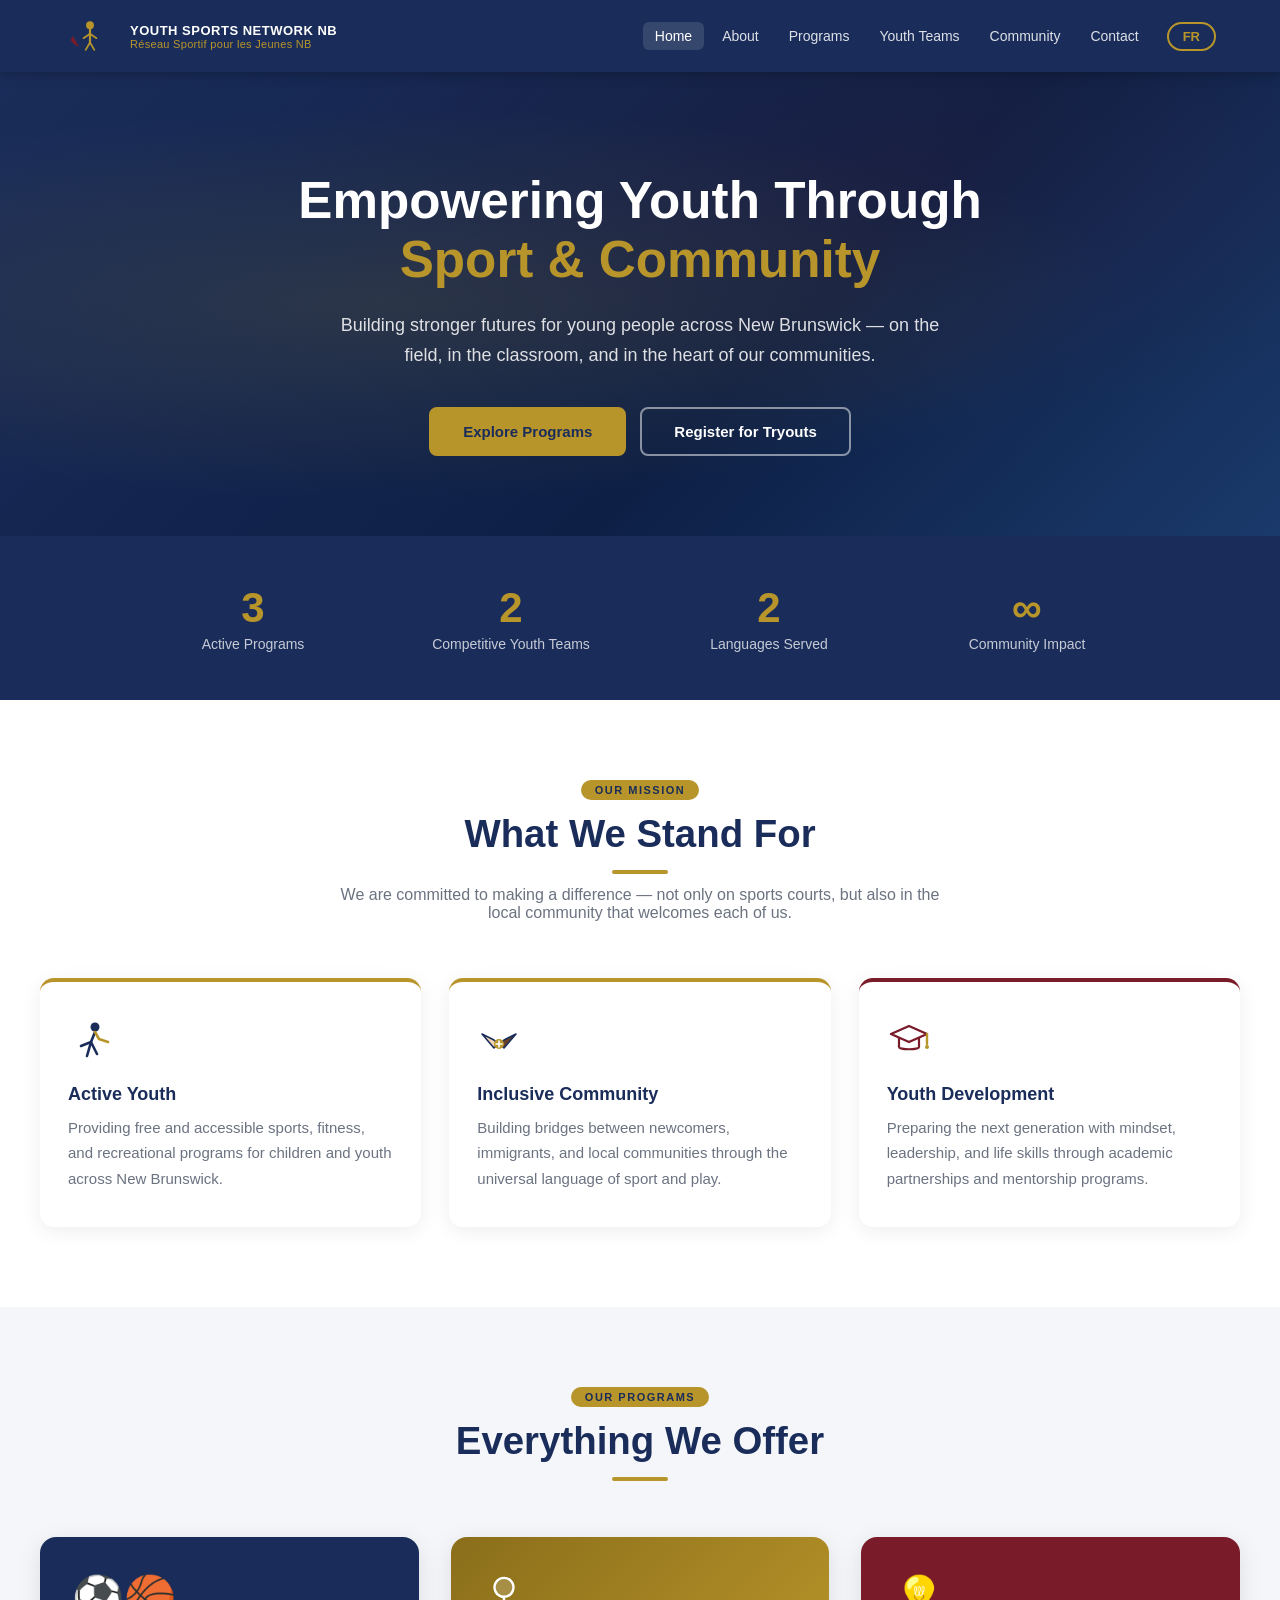
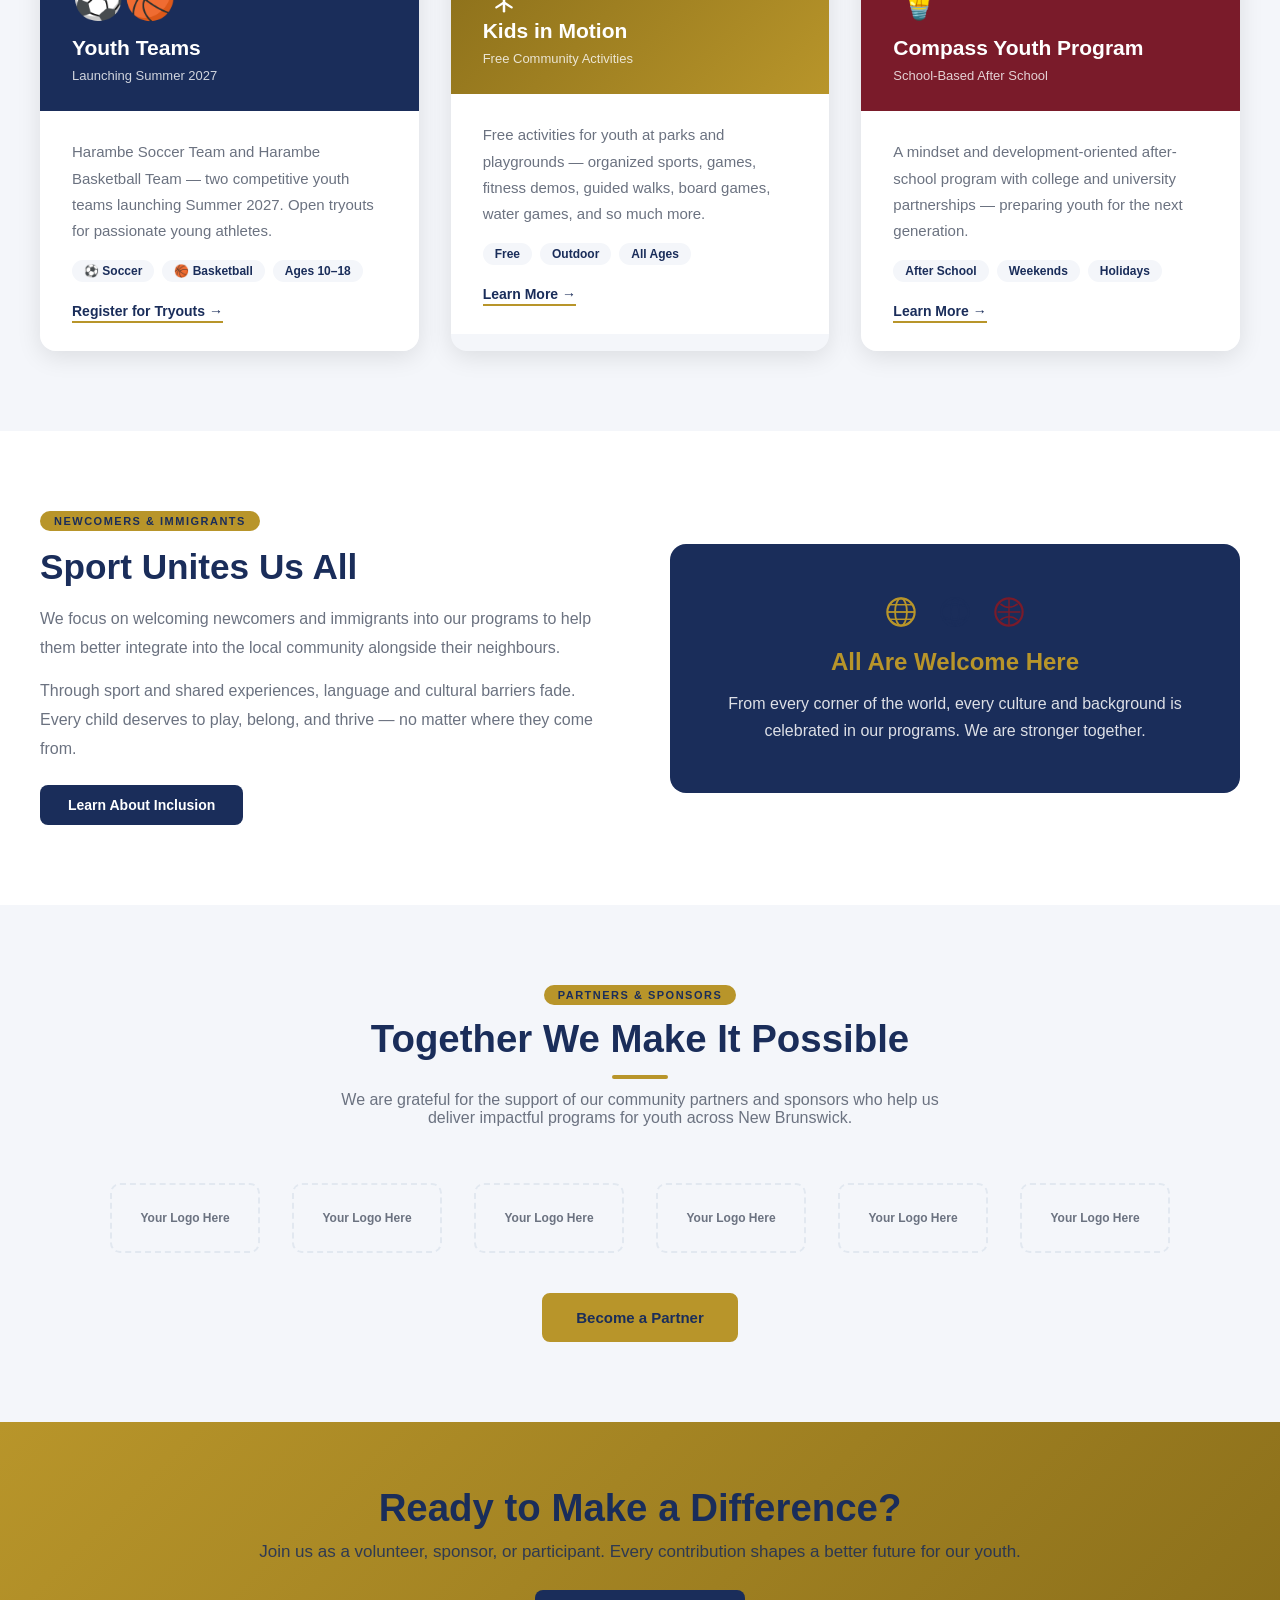
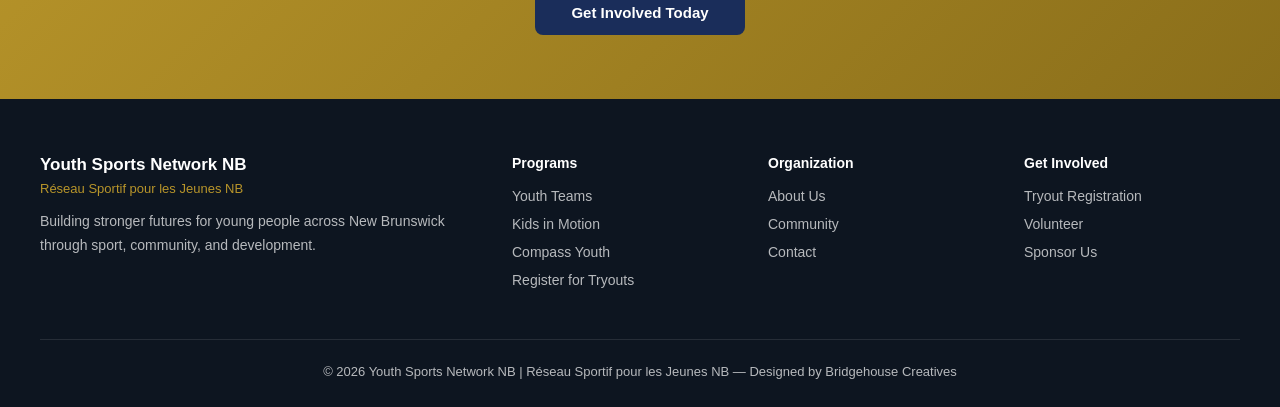
==== commit 0644686a: "Revert Partners & Sponsors logos back to static row https://claude.ai/code/session_01Vn1Q6hd7THg7neV" ====
--- a/index.html
+++ b/index.html
@@ -227,21 +227,13 @@
       <div class="divider"></div>
       <p data-en="We are grateful for the support of our community partners and sponsors who help us deliver impactful programs for youth across New Brunswick." data-fr="Nous sommes reconnaissants du soutien de nos partenaires communautaires et commanditaires qui nous aident à offrir des programmes percutants pour les jeunes du Nouveau-Brunswick.">We are grateful for the support of our community partners and sponsors who help us deliver impactful programs for youth across New Brunswick.</p>
     </div>
-    <div class="sponsors-marquee" style="margin-bottom:40px;">
-      <div class="sponsors-track">
-        <div class="sponsor-placeholder" data-en="Your Logo Here" data-fr="Votre Logo Ici">Your Logo Here</div>
-        <div class="sponsor-placeholder" data-en="Your Logo Here" data-fr="Votre Logo Ici">Your Logo Here</div>
-        <div class="sponsor-placeholder" data-en="Your Logo Here" data-fr="Votre Logo Ici">Your Logo Here</div>
-        <div class="sponsor-placeholder" data-en="Your Logo Here" data-fr="Votre Logo Ici">Your Logo Here</div>
-        <div class="sponsor-placeholder" data-en="Your Logo Here" data-fr="Votre Logo Ici">Your Logo Here</div>
-        <div class="sponsor-placeholder" data-en="Your Logo Here" data-fr="Votre Logo Ici">Your Logo Here</div>
-        <div class="sponsor-placeholder" data-en="Your Logo Here" data-fr="Votre Logo Ici">Your Logo Here</div>
-        <div class="sponsor-placeholder" data-en="Your Logo Here" data-fr="Votre Logo Ici">Your Logo Here</div>
-        <div class="sponsor-placeholder" data-en="Your Logo Here" data-fr="Votre Logo Ici">Your Logo Here</div>
-        <div class="sponsor-placeholder" data-en="Your Logo Here" data-fr="Votre Logo Ici">Your Logo Here</div>
-        <div class="sponsor-placeholder" data-en="Your Logo Here" data-fr="Votre Logo Ici">Your Logo Here</div>
-        <div class="sponsor-placeholder" data-en="Your Logo Here" data-fr="Votre Logo Ici">Your Logo Here</div>
-      </div>
+    <div class="sponsors-row" style="margin-bottom:40px;">
+      <div class="sponsor-placeholder" data-en="Your Logo Here" data-fr="Votre Logo Ici">Your Logo Here</div>
+      <div class="sponsor-placeholder" data-en="Your Logo Here" data-fr="Votre Logo Ici">Your Logo Here</div>
+      <div class="sponsor-placeholder" data-en="Your Logo Here" data-fr="Votre Logo Ici">Your Logo Here</div>
+      <div class="sponsor-placeholder" data-en="Your Logo Here" data-fr="Votre Logo Ici">Your Logo Here</div>
+      <div class="sponsor-placeholder" data-en="Your Logo Here" data-fr="Votre Logo Ici">Your Logo Here</div>
+      <div class="sponsor-placeholder" data-en="Your Logo Here" data-fr="Votre Logo Ici">Your Logo Here</div>
     </div>
     <div style="text-align:center;">
       <a href="contact.html" class="btn-primary" data-en="Become a Partner" data-fr="Devenir Partenaire">Become a Partner</a>
--- a/style.css
+++ b/style.css
@@ -237,14 +237,6 @@
 }
 .sponsor-placeholder:hover { border-color: var(--gold); }
 
-.sponsors-marquee { overflow: hidden; position: relative; width: 100%; -webkit-mask-image: linear-gradient(90deg, transparent, #000 8%, #000 92%, transparent); mask-image: linear-gradient(90deg, transparent, #000 8%, #000 92%, transparent); }
-.sponsors-track { display: flex; align-items: center; gap: 32px; width: max-content; animation: sponsors-scroll 28s linear infinite; }
-.sponsors-marquee:hover .sponsors-track { animation-play-state: paused; }
-@keyframes sponsors-scroll {
-  from { transform: translateX(0); }
-  to { transform: translateX(-50%); }
-}
-
 /* ─── Values Grid ───────────────────────────────────────────── */
 .values-grid { display: grid; grid-template-columns: repeat(auto-fit,minmax(200px,1fr)); gap: 20px; }
 .value-card { background: var(--white); border-radius: 12px; padding: 28px 20px; text-align: center; box-shadow: 0 4px 16px rgba(0,0,0,0.07); border-bottom: 3px solid var(--gold); }
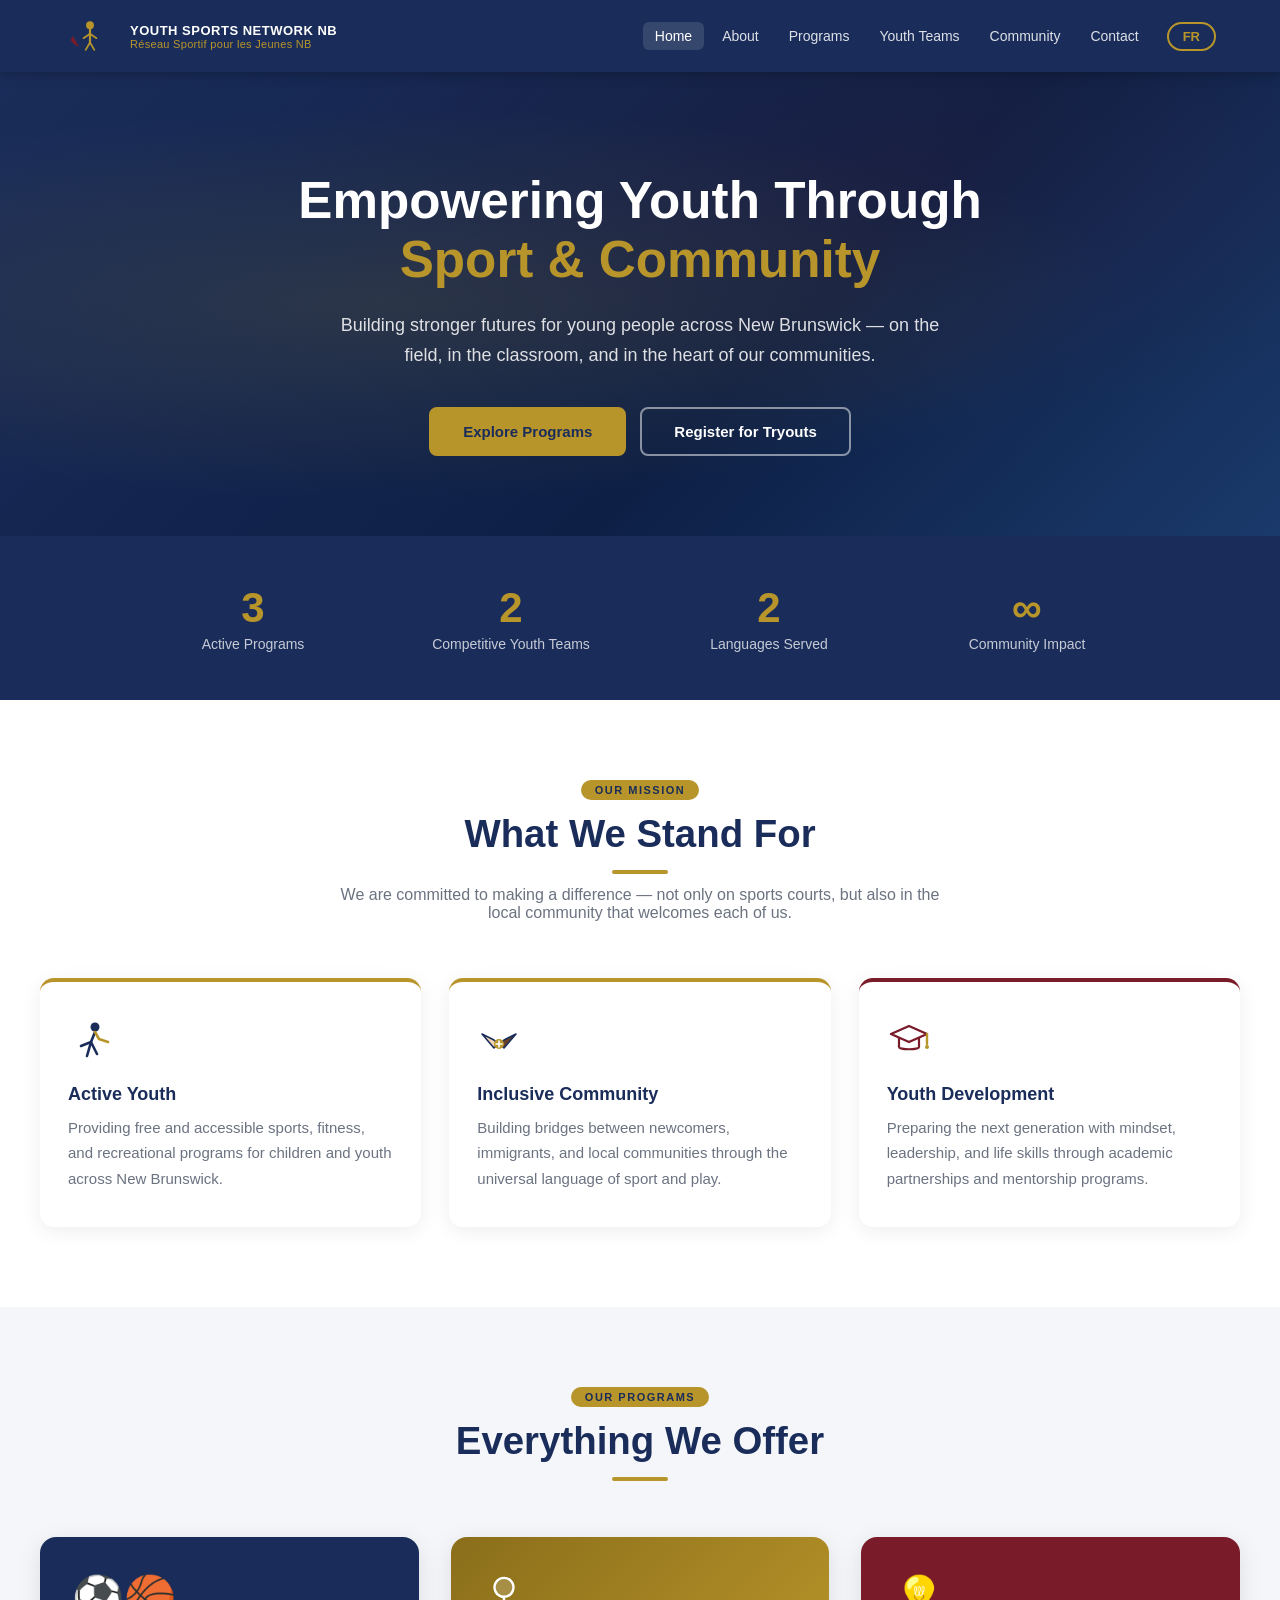
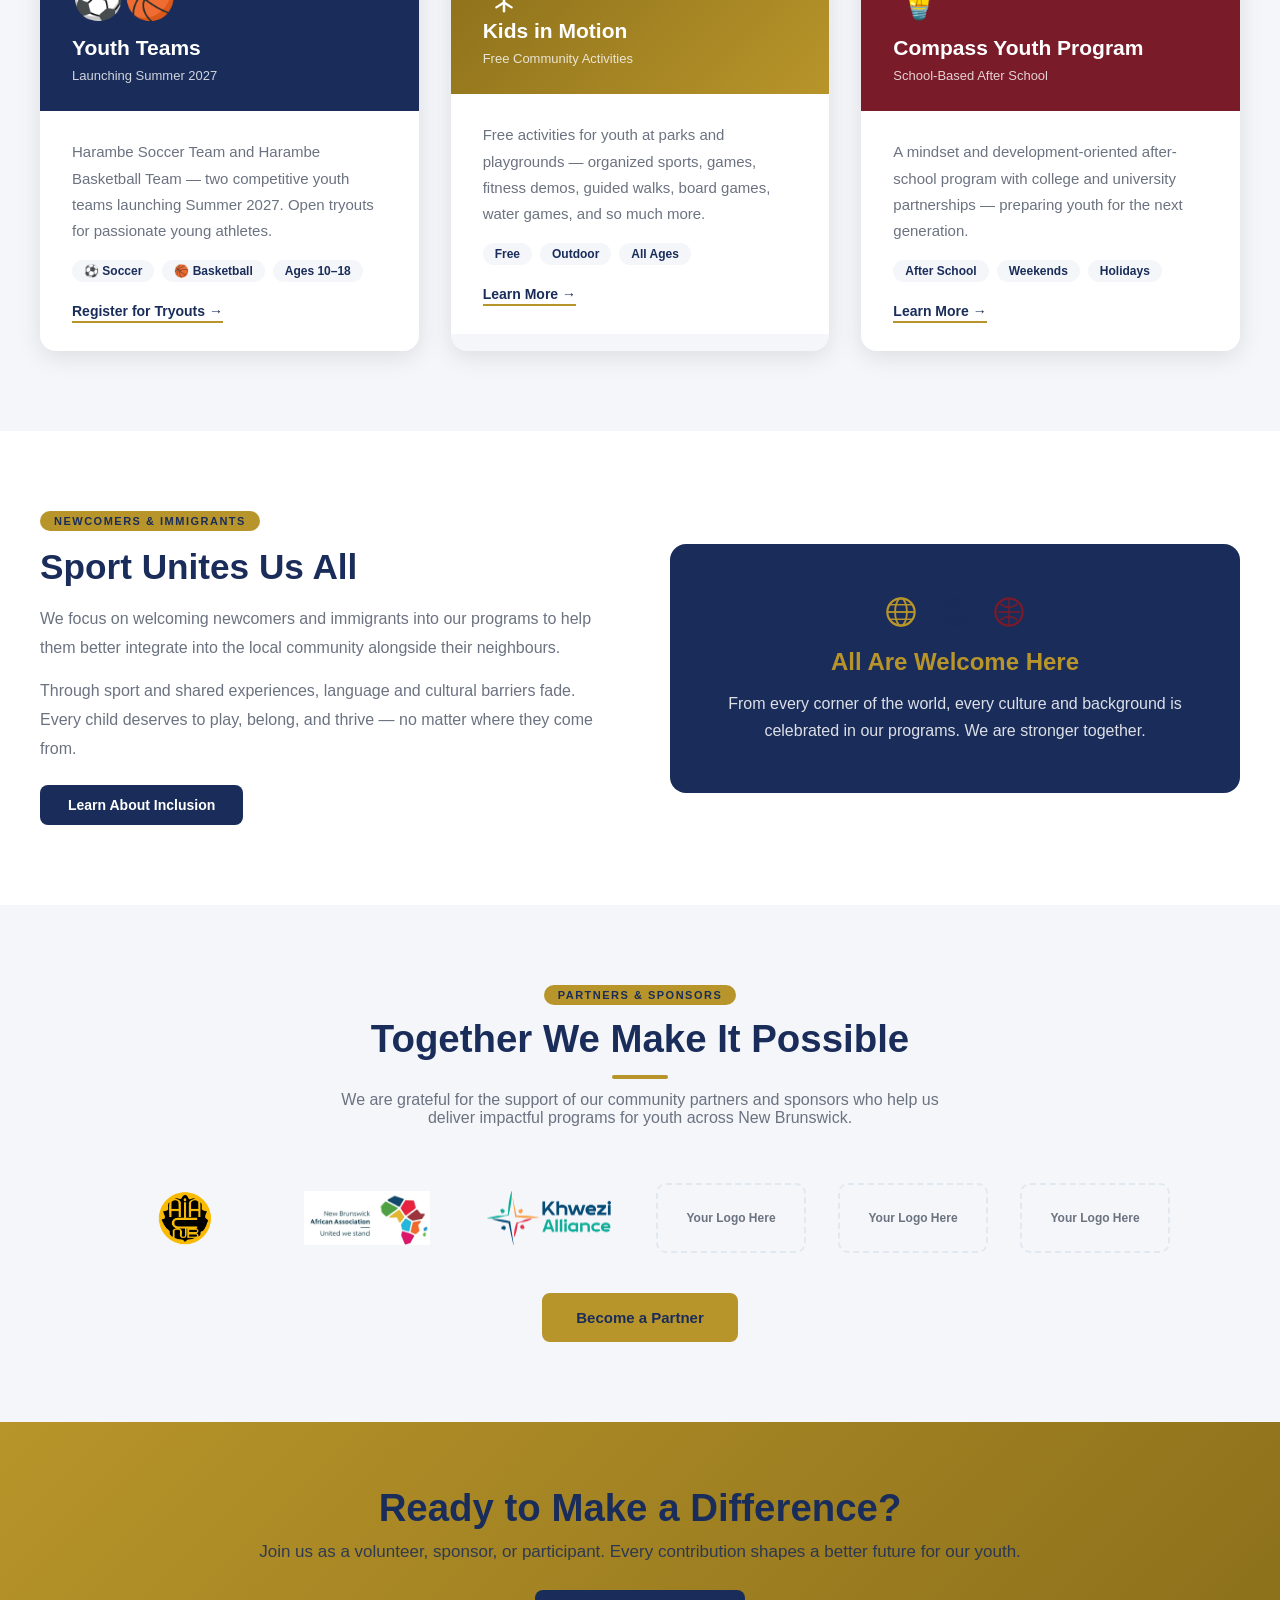
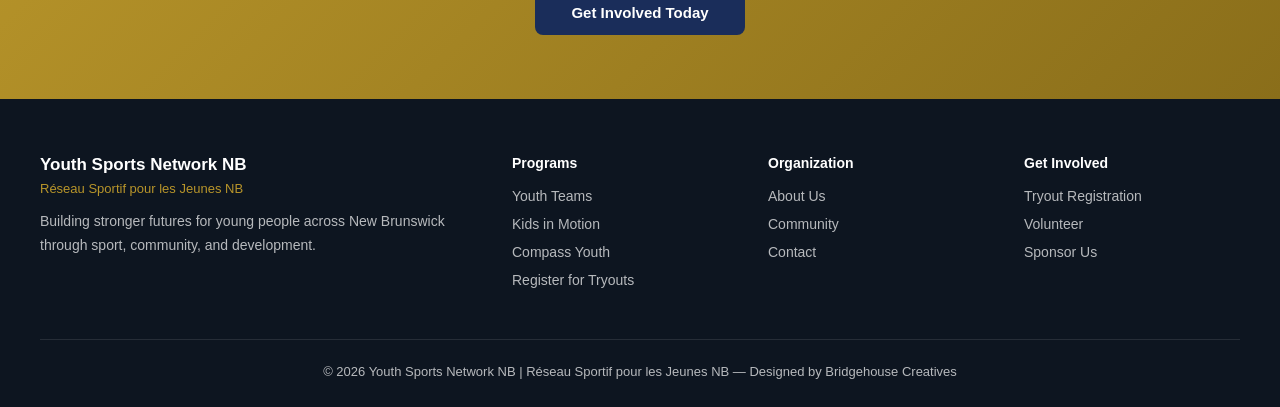
==== commit aa64a8e8: "Add AIAC NB, NBAA, and Khwezi logos to Partners & Sponsors section Replace three placeholder slots w" ====
--- a/index.html
+++ b/index.html
@@ -228,9 +228,9 @@
       <p data-en="We are grateful for the support of our community partners and sponsors who help us deliver impactful programs for youth across New Brunswick." data-fr="Nous sommes reconnaissants du soutien de nos partenaires communautaires et commanditaires qui nous aident à offrir des programmes percutants pour les jeunes du Nouveau-Brunswick.">We are grateful for the support of our community partners and sponsors who help us deliver impactful programs for youth across New Brunswick.</p>
     </div>
     <div class="sponsors-row" style="margin-bottom:40px;">
-      <div class="sponsor-placeholder" data-en="Your Logo Here" data-fr="Votre Logo Ici">Your Logo Here</div>
-      <div class="sponsor-placeholder" data-en="Your Logo Here" data-fr="Votre Logo Ici">Your Logo Here</div>
-      <div class="sponsor-placeholder" data-en="Your Logo Here" data-fr="Votre Logo Ici">Your Logo Here</div>
+      <div class="sponsor-logo"><img src="aiacnb.png" alt="AIAC NB" /></div>
+      <div class="sponsor-logo"><img src="nbaa.png" alt="NBAA" /></div>
+      <div class="sponsor-logo"><img src="khwezi.png" alt="Khwezi" /></div>
       <div class="sponsor-placeholder" data-en="Your Logo Here" data-fr="Votre Logo Ici">Your Logo Here</div>
       <div class="sponsor-placeholder" data-en="Your Logo Here" data-fr="Votre Logo Ici">Your Logo Here</div>
       <div class="sponsor-placeholder" data-en="Your Logo Here" data-fr="Votre Logo Ici">Your Logo Here</div>
--- a/style.css
+++ b/style.css
@@ -190,7 +190,7 @@
 .team-header { padding: 40px 32px; color: var(--white); text-align: center; }
 .team-header.soccer { background: linear-gradient(135deg,var(--navy),#2a4a8a); }
 .team-header.basketball { background: linear-gradient(135deg,var(--red),#a0293a); }
-.team-header .sport-icon { font-size: 56px; margin-bottom: 14px; }
+.team-header .sport-icon { font-size: 56px; margin-bottom: 14px; display: flex; justify-content: center; }
 .team-header h3 { font-size: 22px; font-weight: 800; }
 .team-header .launch { background: var(--gold); color: var(--navy); font-size: 12px; font-weight: 700; padding: 4px 14px; border-radius: 20px; margin-top: 10px; display: inline-block; }
 .team-body { padding: 28px 32px; background: var(--white); }
@@ -236,6 +236,11 @@
   transition: border-color .2s;
 }
 .sponsor-placeholder:hover { border-color: var(--gold); }
+.sponsor-logo {
+  width: 150px; height: 70px; display: flex; align-items: center; justify-content: center;
+  padding: 8px;
+}
+.sponsor-logo img { max-width: 100%; max-height: 100%; object-fit: contain; }
 
 /* ─── Values Grid ───────────────────────────────────────────── */
 .values-grid { display: grid; grid-template-columns: repeat(auto-fit,minmax(200px,1fr)); gap: 20px; }
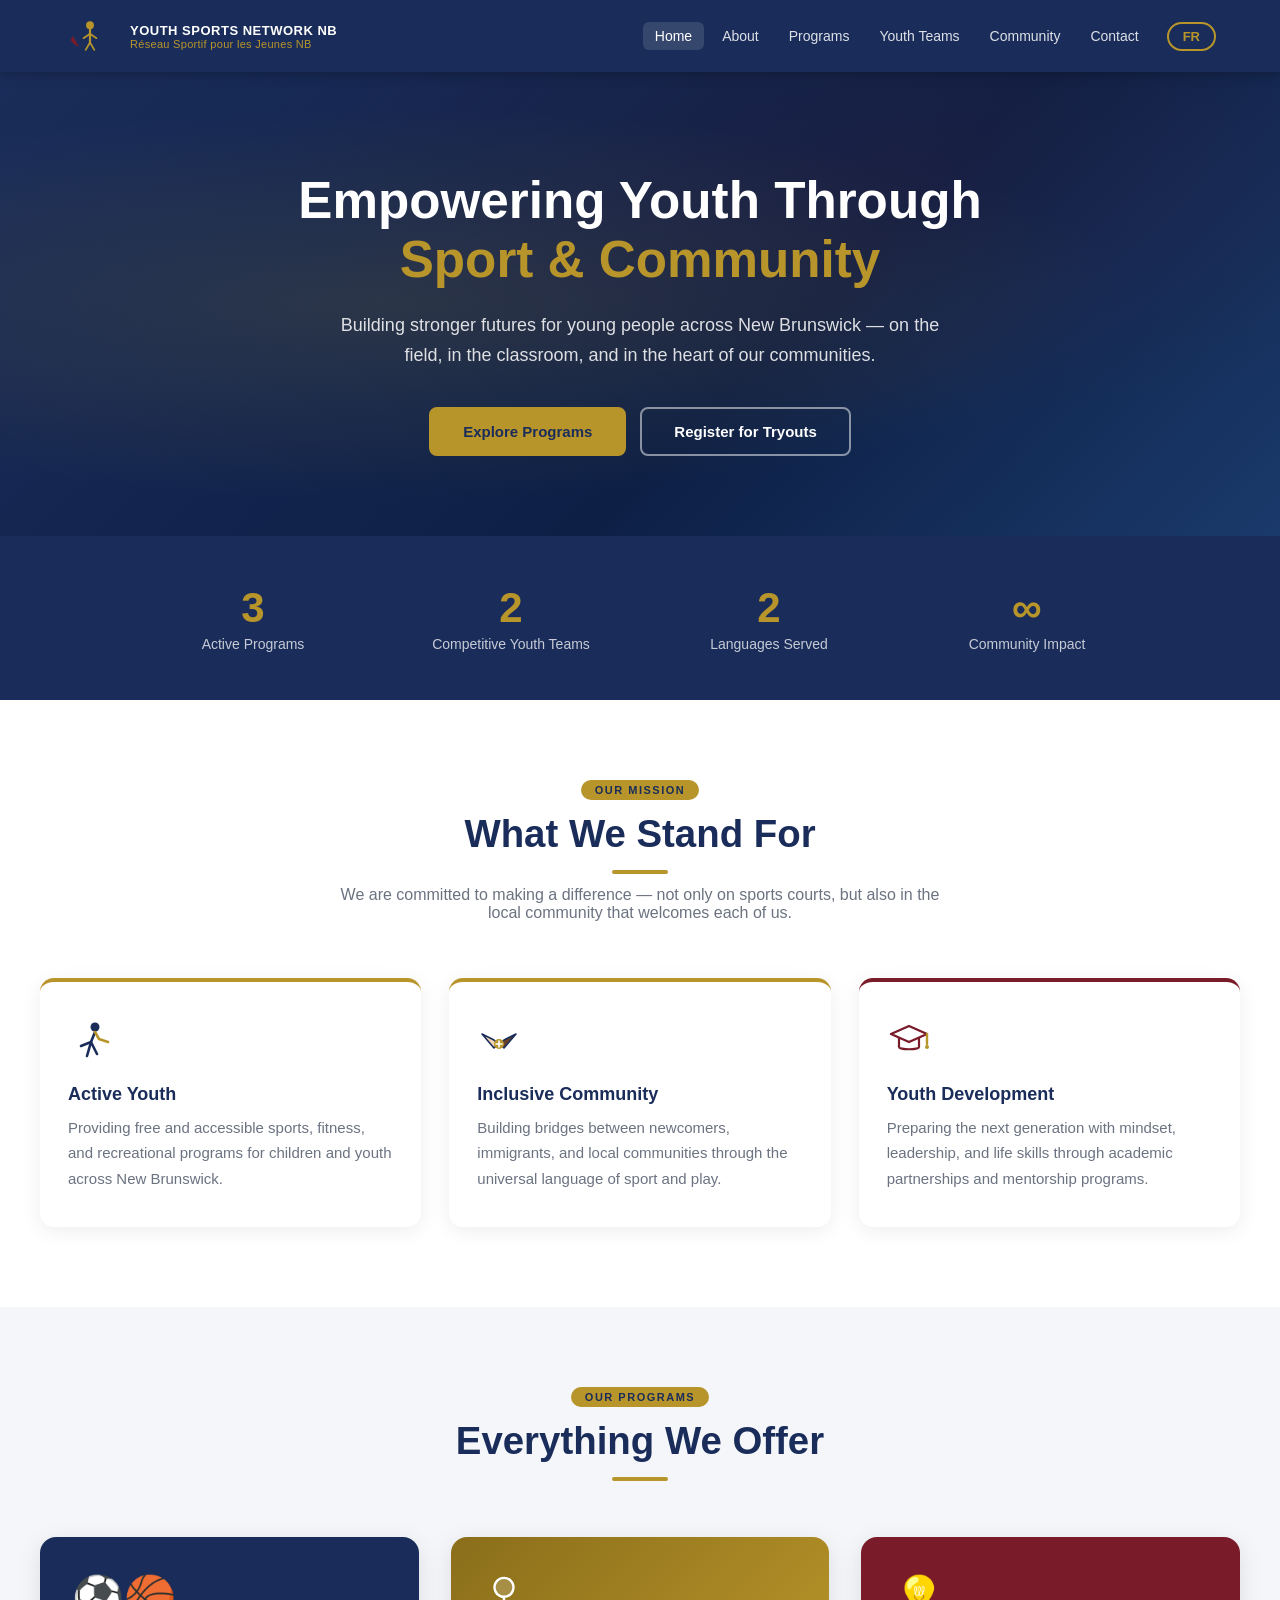
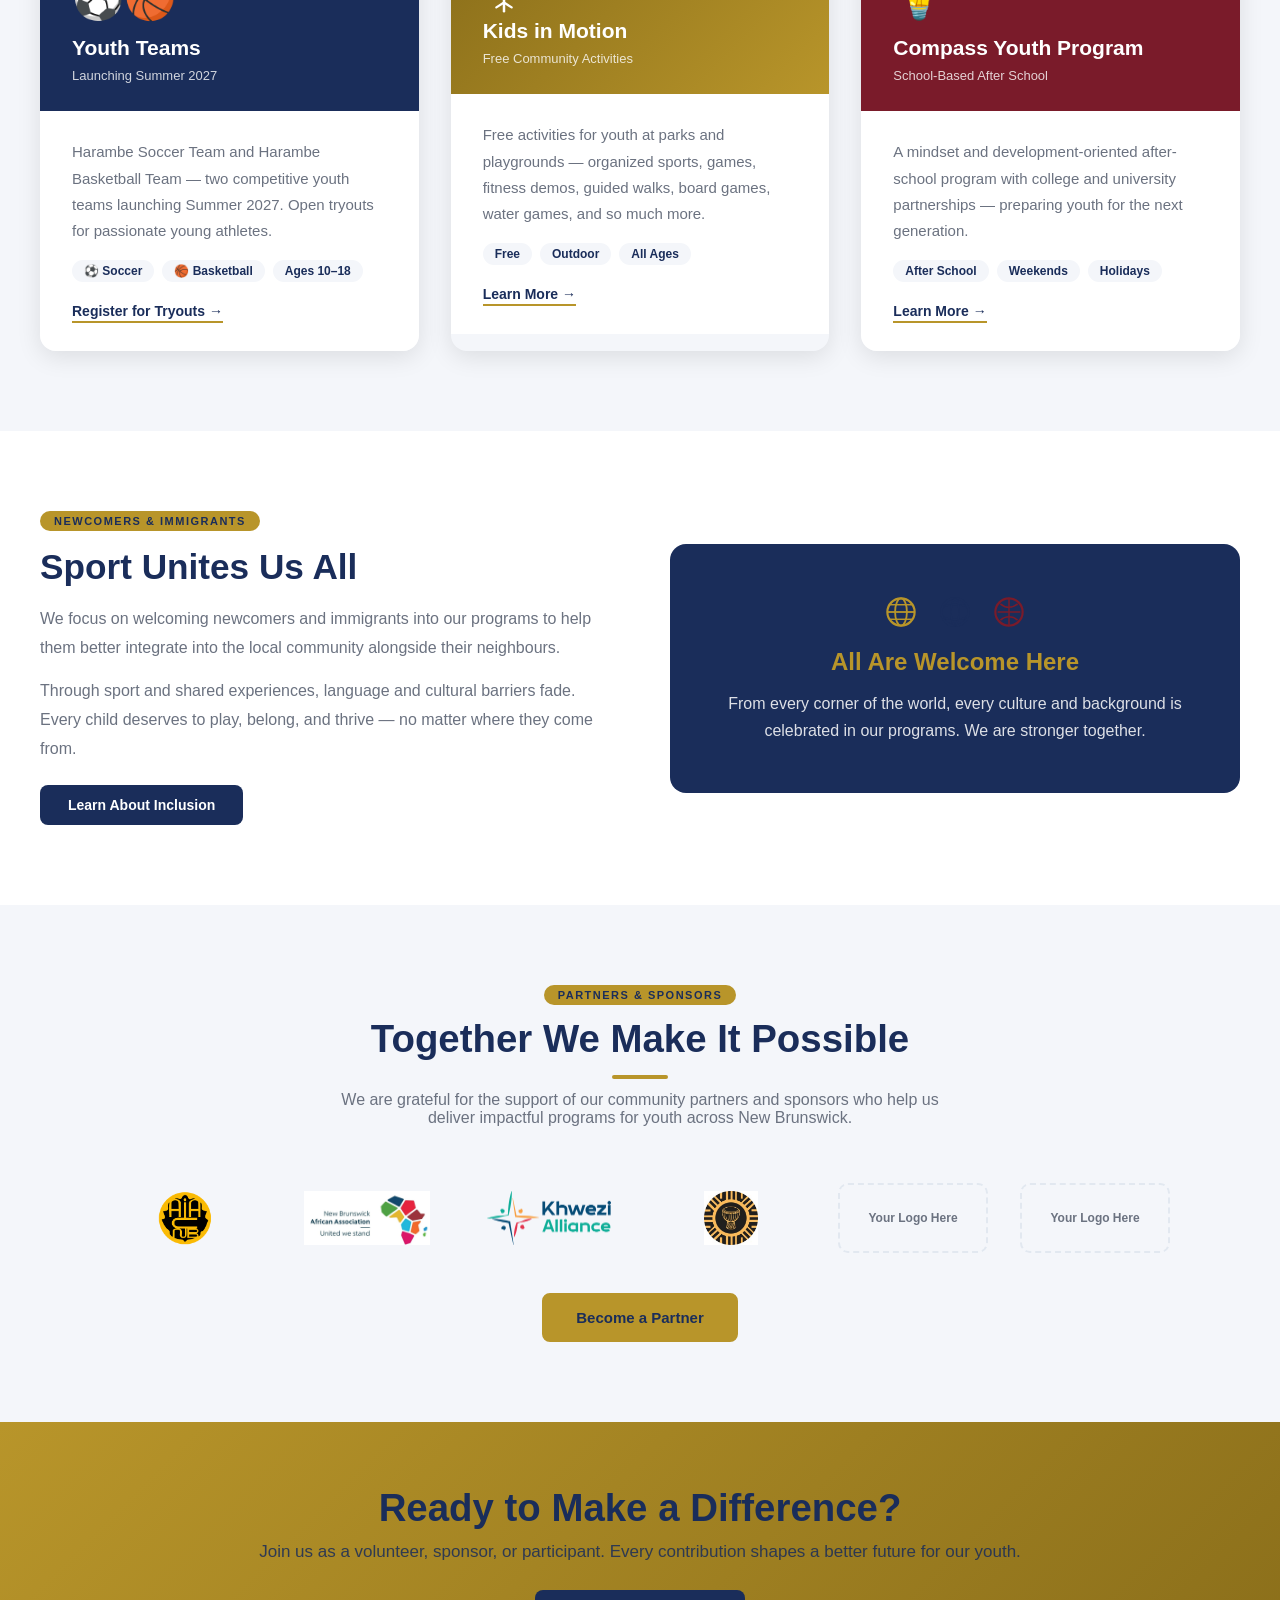
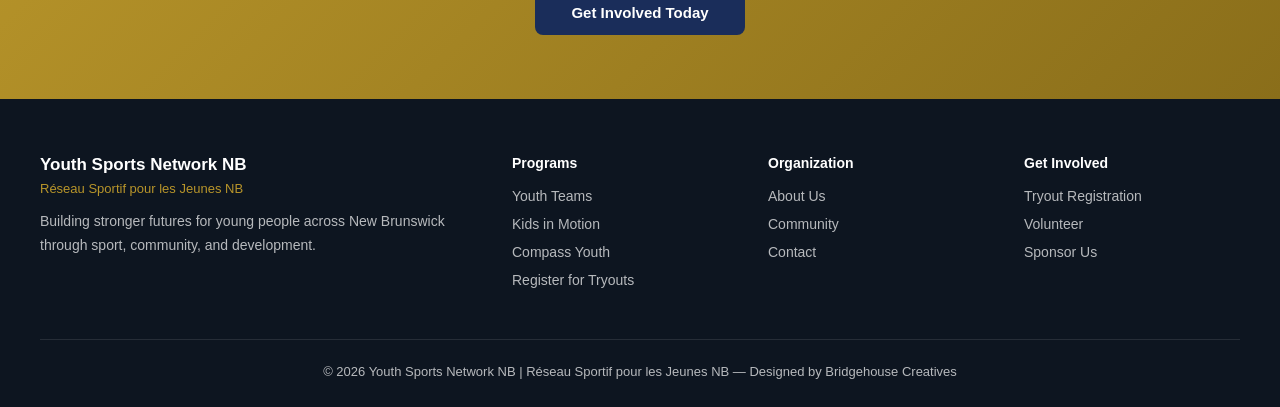
==== commit 78d87d4e: "Add CCCACNB logo to Partners & Sponsors section https://claude.ai/code/session_01Vn1Q6hd7THg7neVy2D6" ====
--- a/index.html
+++ b/index.html
@@ -231,7 +231,7 @@
       <div class="sponsor-logo"><img src="aiacnb.png" alt="AIAC NB" /></div>
       <div class="sponsor-logo"><img src="nbaa.png" alt="NBAA" /></div>
       <div class="sponsor-logo"><img src="khwezi.png" alt="Khwezi" /></div>
-      <div class="sponsor-placeholder" data-en="Your Logo Here" data-fr="Votre Logo Ici">Your Logo Here</div>
+      <div class="sponsor-logo"><img src="cccacnb_logo.jpg" alt="CCCACNB" /></div>
       <div class="sponsor-placeholder" data-en="Your Logo Here" data-fr="Votre Logo Ici">Your Logo Here</div>
       <div class="sponsor-placeholder" data-en="Your Logo Here" data-fr="Votre Logo Ici">Your Logo Here</div>
     </div>
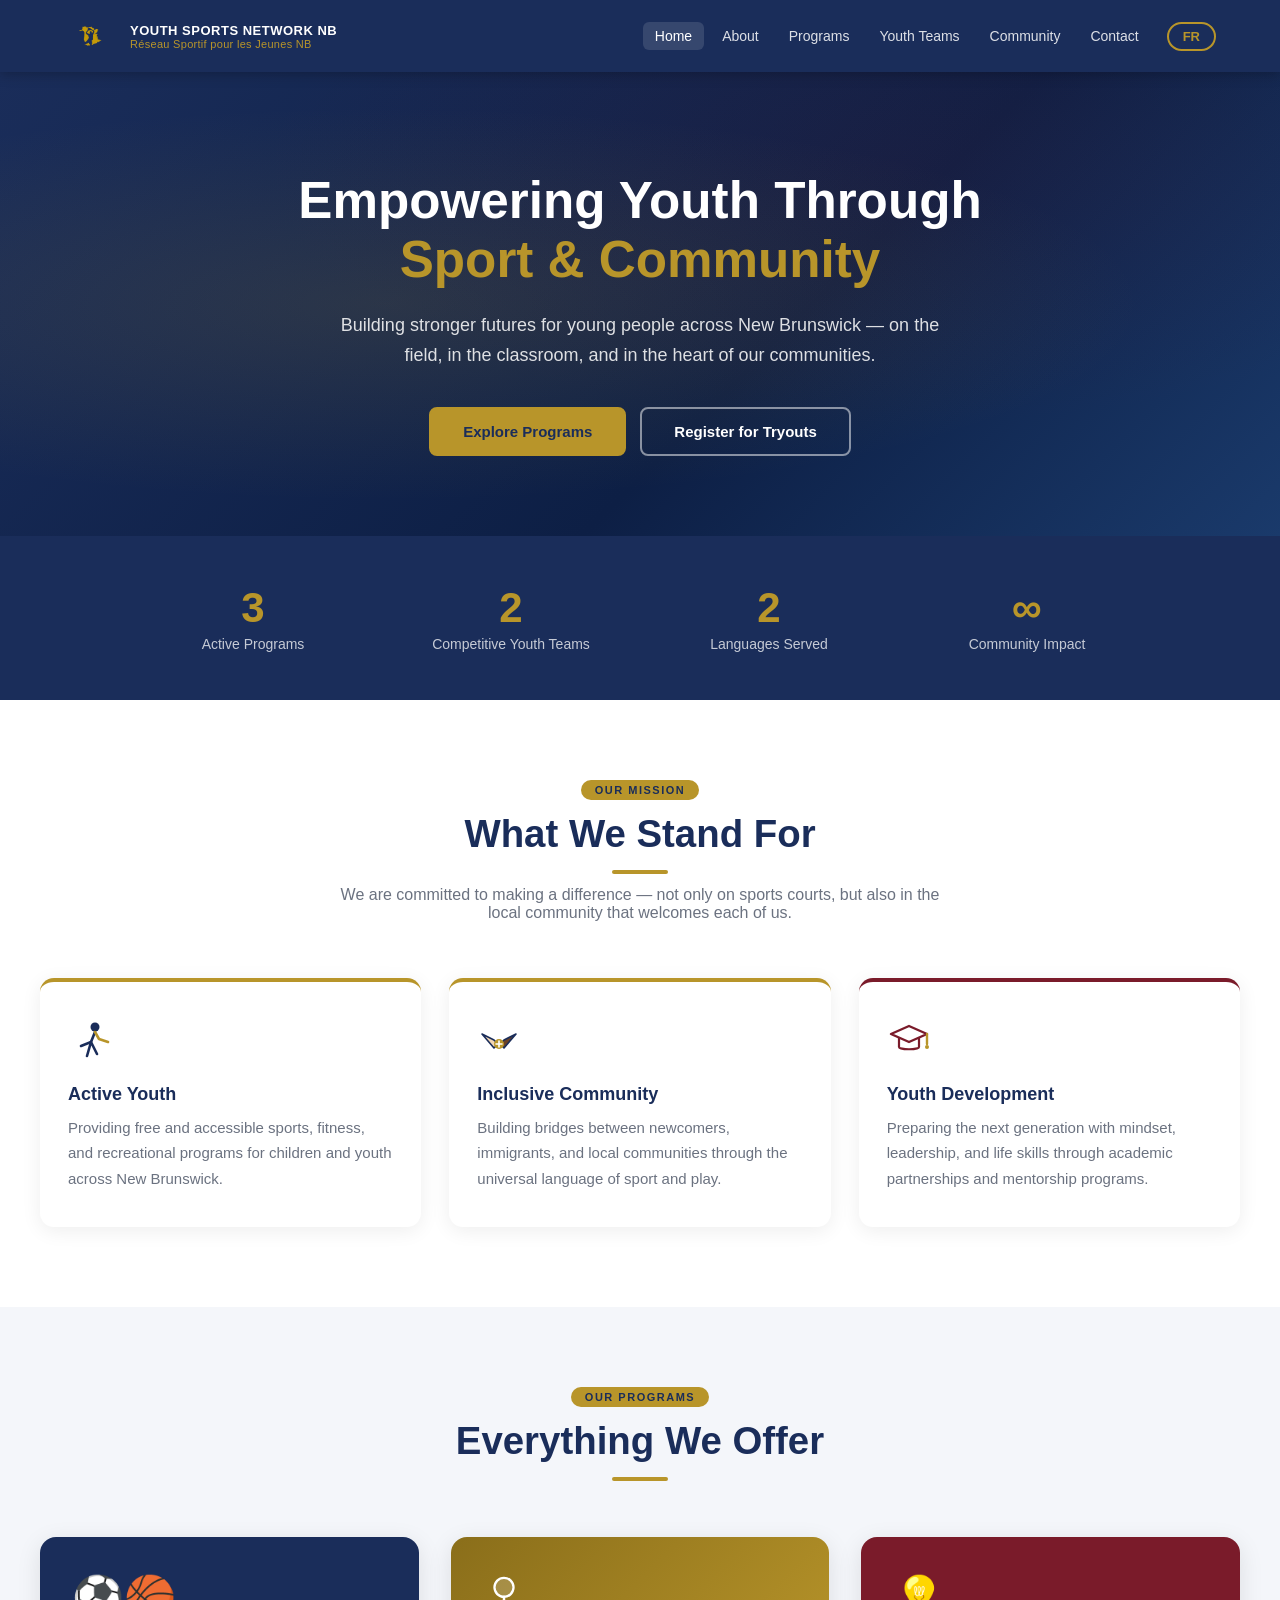
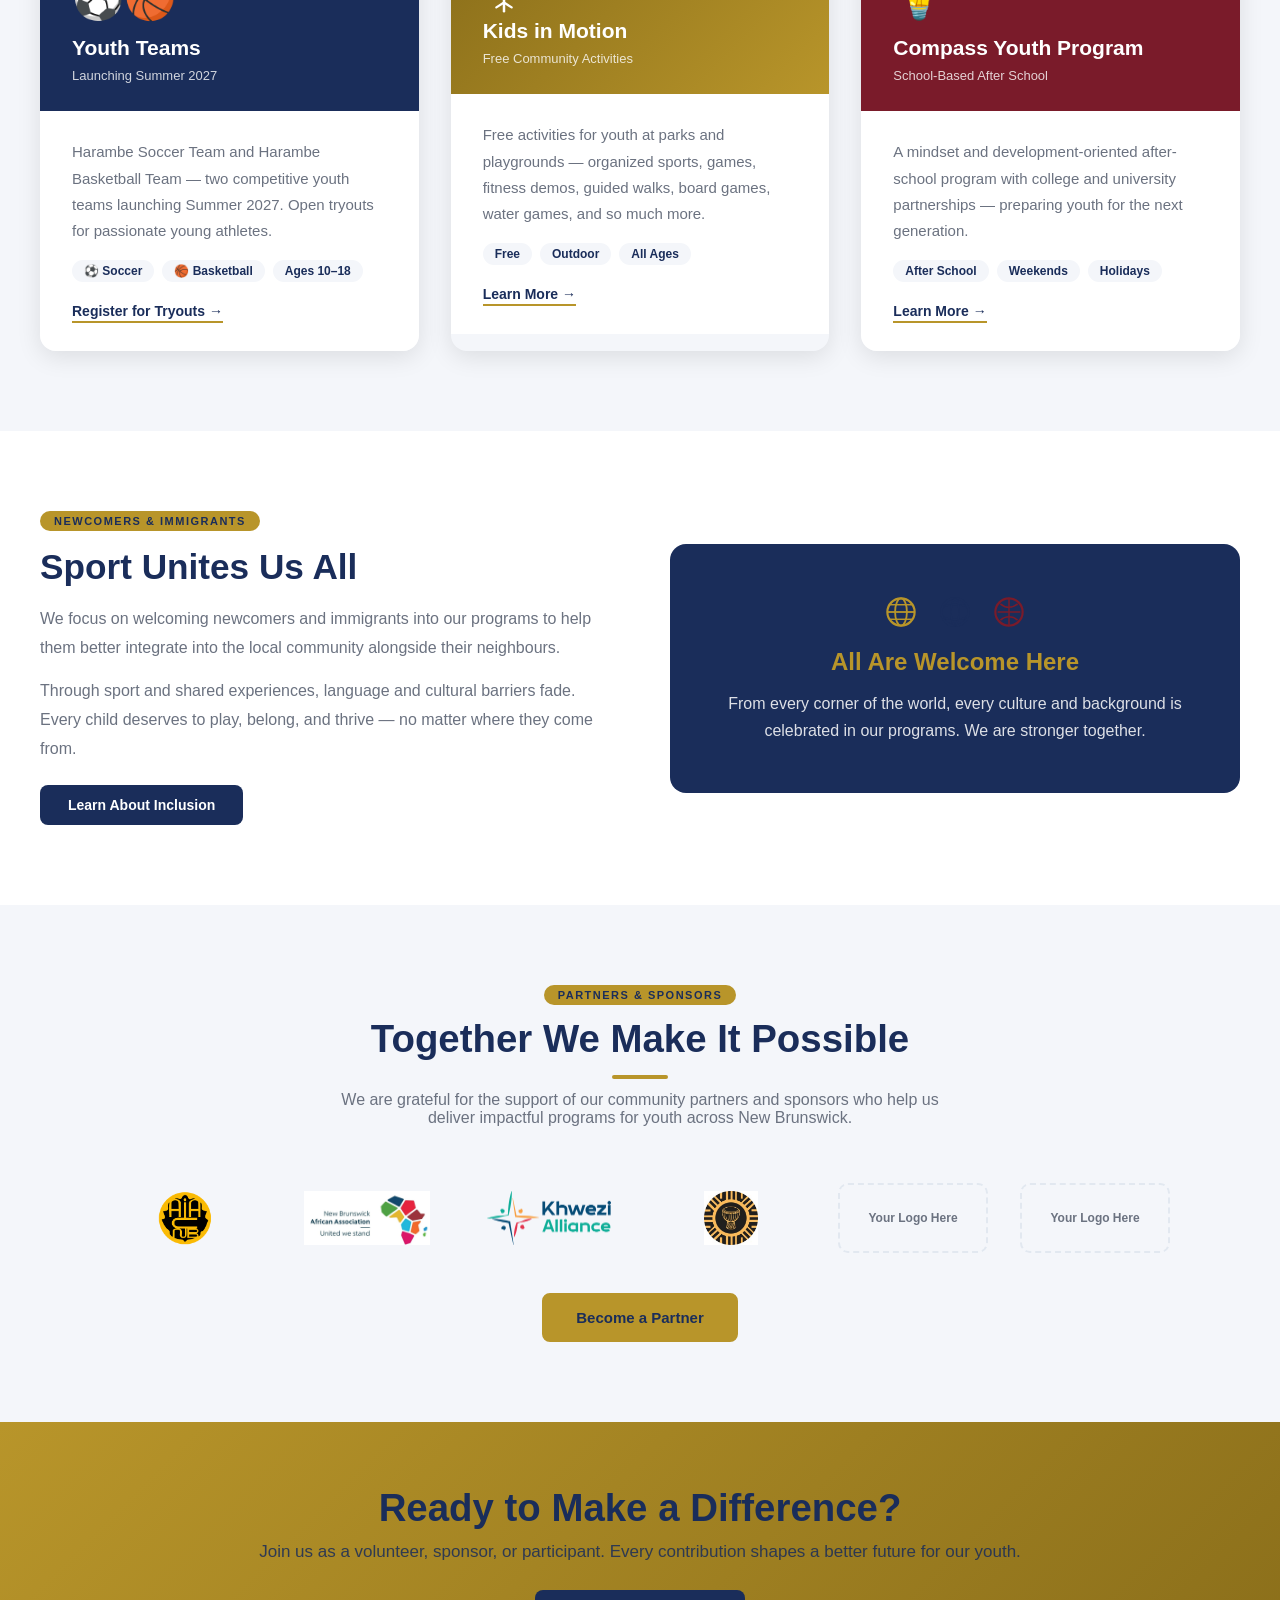
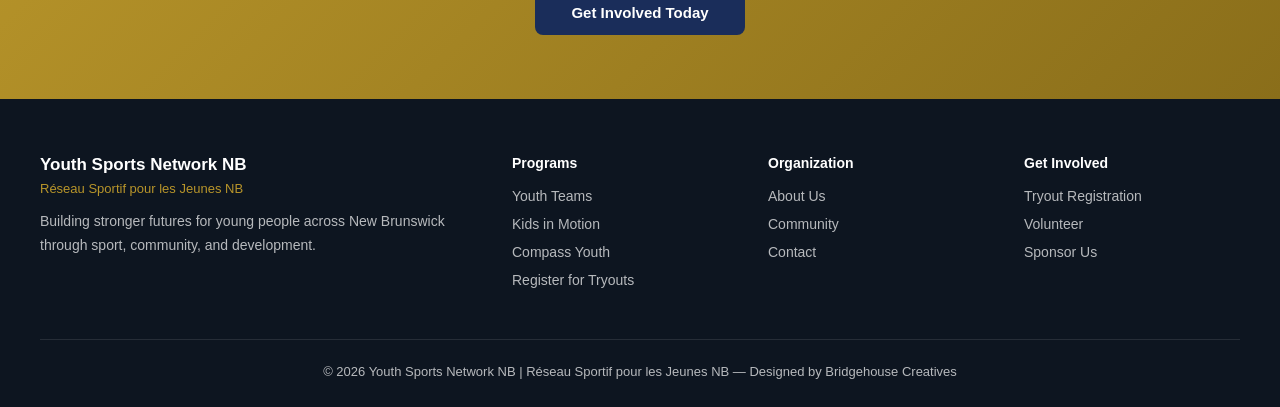
==== commit 779060ef: "Replace header logo SVG with official Youth Sports NB logo image Swap the placeholder geometric SVG " ====
--- a/index.html
+++ b/index.html
@@ -12,16 +12,7 @@
 <header>
   <div class="header-inner">
     <a class="logo-wrap" href="index.html">
-      <svg class="logo-svg" viewBox="0 0 120 120" xmlns="http://www.w3.org/2000/svg">
-        <polygon points="30,15 85,10 95,45 80,75 60,90 35,85 20,60 25,35" fill="#1a2d5a"/>
-        <polygon points="20,60 35,85 25,80 15,70" fill="#7a1b2a"/>
-        <ellipse cx="60" cy="35" rx="9" ry="9" fill="#b8952a"/>
-        <line x1="60" y1="44" x2="60" y2="75" stroke="#b8952a" stroke-width="5" stroke-linecap="round"/>
-        <line x1="60" y1="55" x2="45" y2="65" stroke="#b8952a" stroke-width="4" stroke-linecap="round"/>
-        <line x1="60" y1="55" x2="75" y2="65" stroke="#b8952a" stroke-width="4" stroke-linecap="round"/>
-        <line x1="60" y1="75" x2="50" y2="92" stroke="#b8952a" stroke-width="4" stroke-linecap="round"/>
-        <line x1="60" y1="75" x2="70" y2="92" stroke="#b8952a" stroke-width="4" stroke-linecap="round"/>
-      </svg>
+      <img class="logo-svg" src="Youth Sports NB-05.png" alt="Youth Sports Network NB" />
       <div class="logo-text">
         <div class="en-name" data-en="YOUTH SPORTS NETWORK NB" data-fr="RÉSEAU SPORTIF JEUNES NB">YOUTH SPORTS NETWORK NB</div>
         <div class="fr-name" data-en="Réseau Sportif pour les Jeunes NB" data-fr="Youth Sports Network NB">Réseau Sportif pour les Jeunes NB</div>
--- a/style.css
+++ b/style.css
@@ -30,7 +30,7 @@
   padding: 0 24px; height: 72px;
 }
 .logo-wrap { display: flex; align-items: center; gap: 14px; }
-.logo-svg { width: 52px; height: 52px; flex-shrink: 0; }
+.logo-svg { width: 52px; height: 52px; flex-shrink: 0; object-fit: contain; }
 .logo-text .en-name { font-size: 13px; font-weight: 700; color: var(--white); letter-spacing:.5px; }
 .logo-text .fr-name { font-size: 11px; color: var(--gold); letter-spacing:.3px; }
 
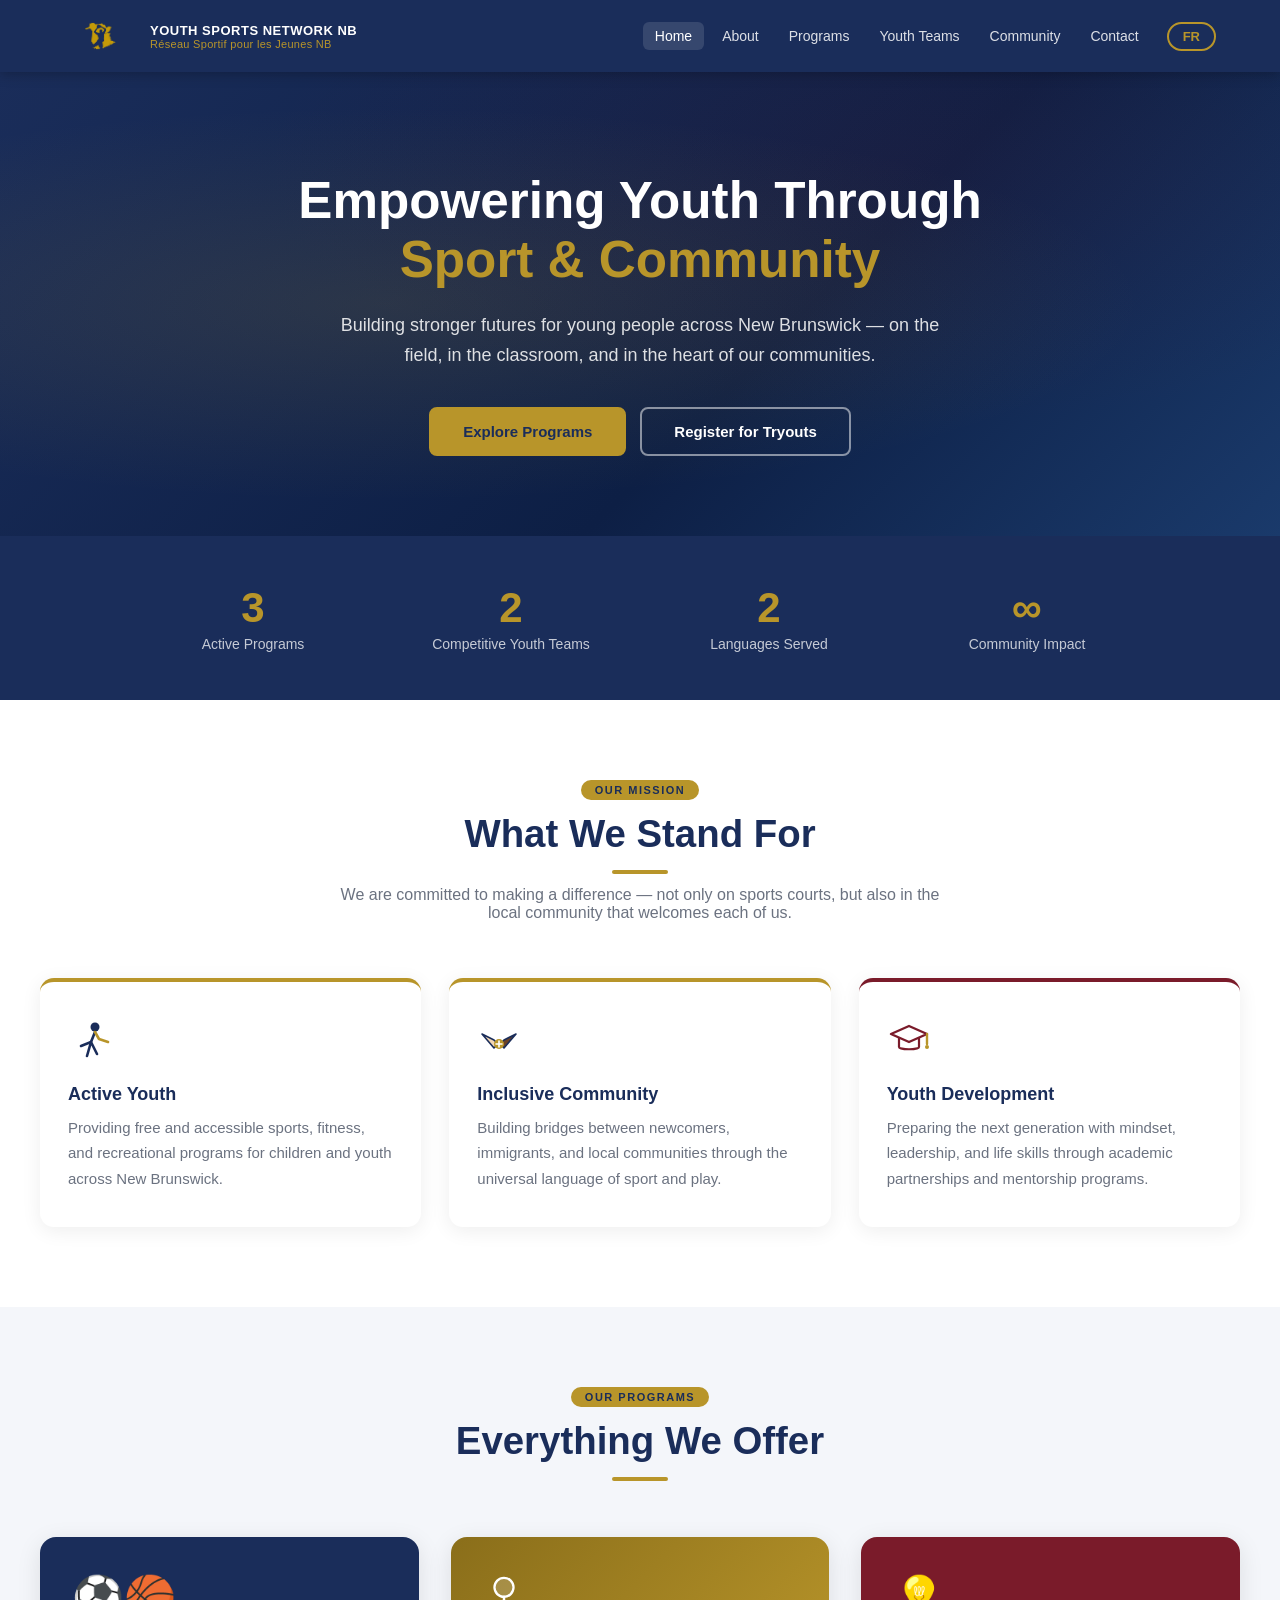
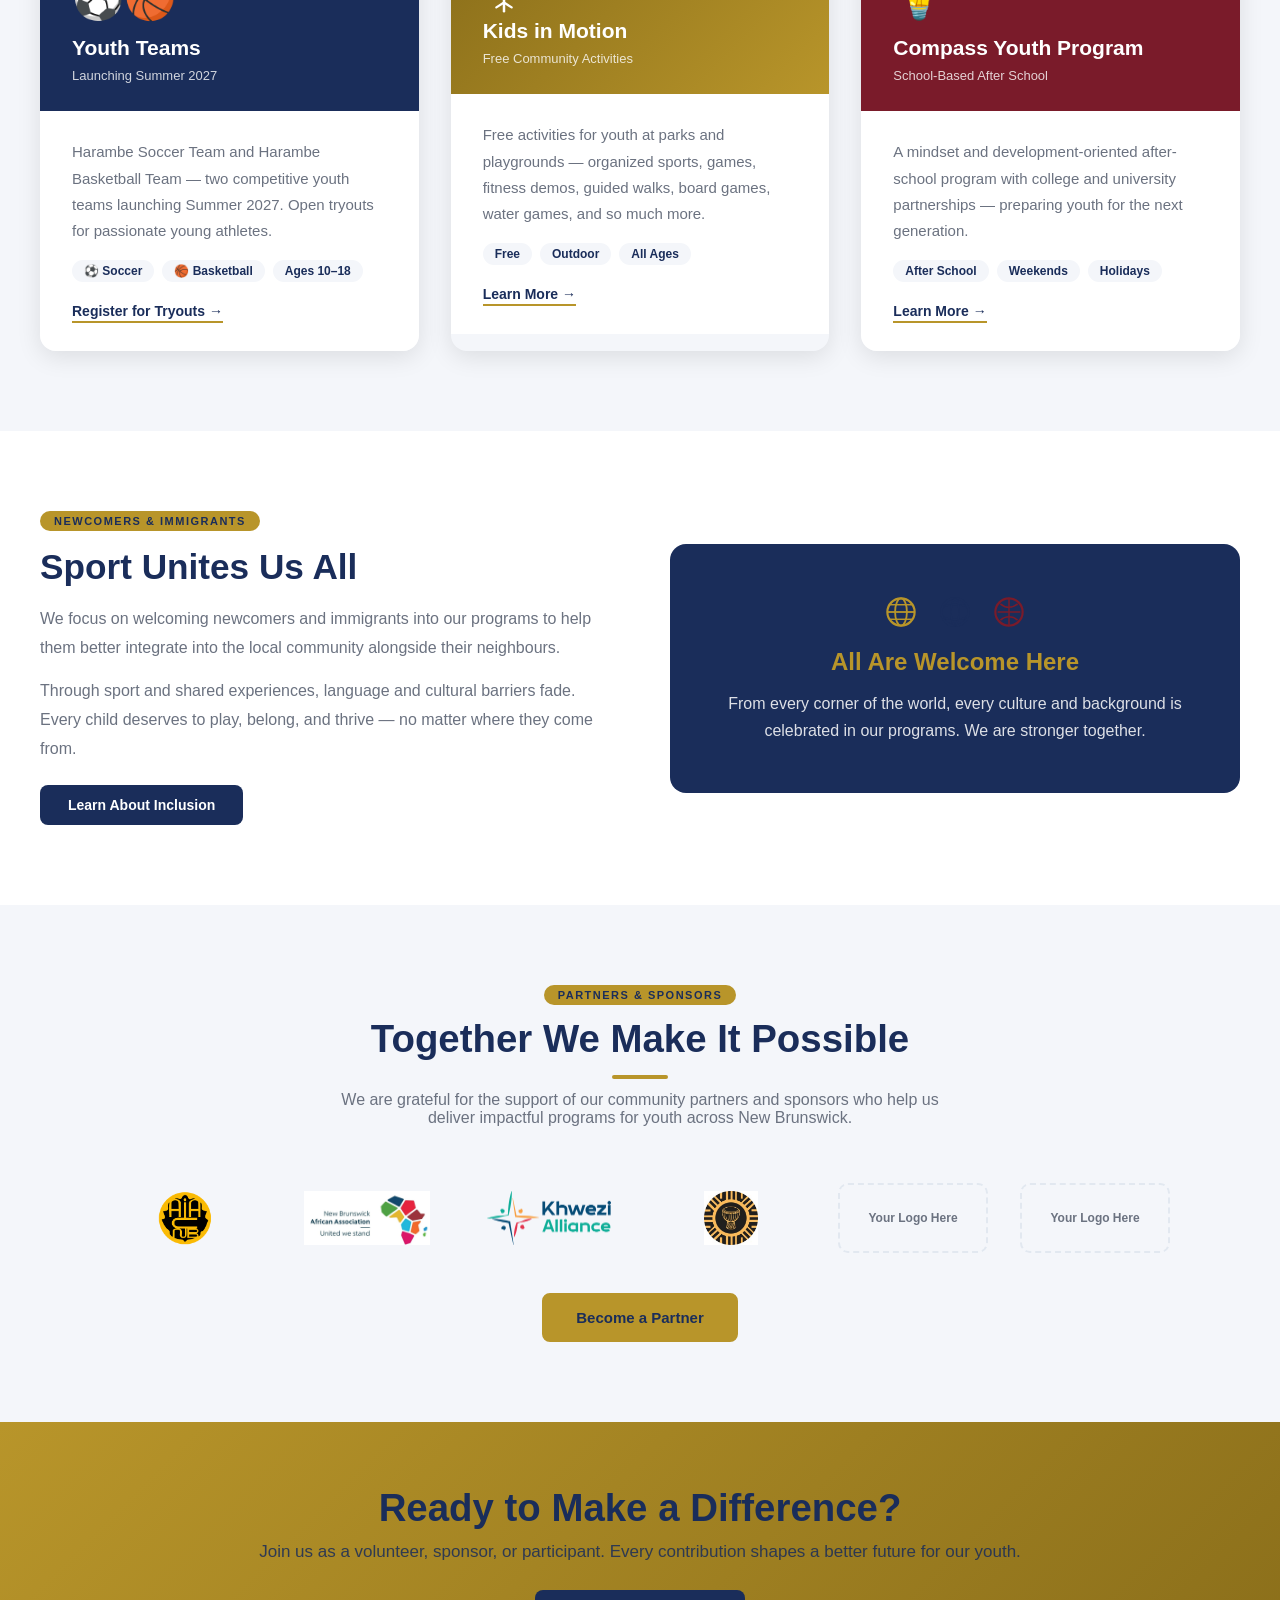
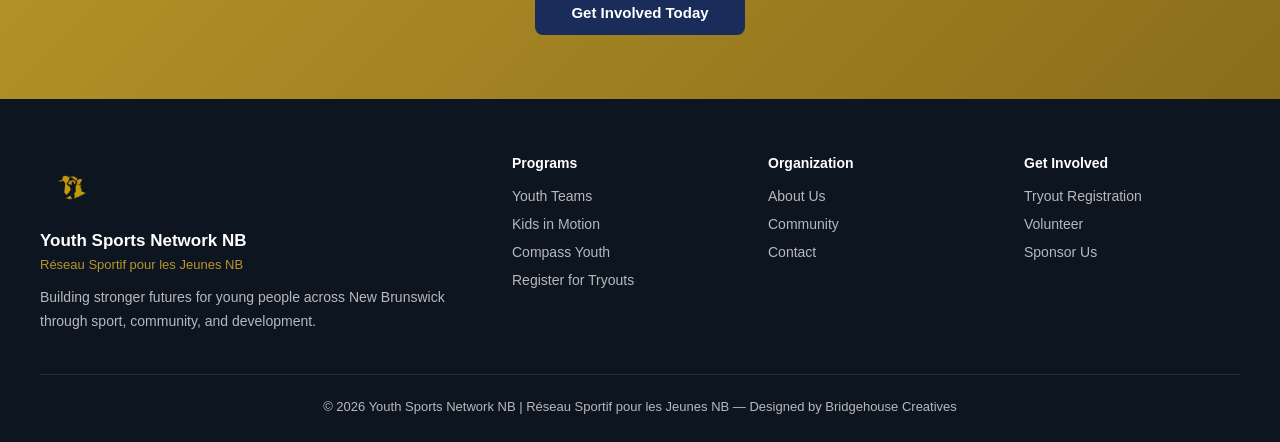
==== commit b8888029: "Add logo image to footer brand block across all pages https://claude.ai/code/session_01Vn1Q6hd7THg7n" ====
--- a/index.html
+++ b/index.html
@@ -245,6 +245,7 @@
 <footer>
   <div class="footer-grid">
     <div class="footer-brand">
+      <img class="footer-logo" src="Youth Sports NB-05.png" alt="Youth Sports Network NB" />
       <div class="brand-name" data-en="Youth Sports Network NB" data-fr="Réseau Sportif pour les Jeunes NB">Youth Sports Network NB</div>
       <div class="brand-fr" data-en="Réseau Sportif pour les Jeunes NB" data-fr="Youth Sports Network NB">Réseau Sportif pour les Jeunes NB</div>
       <p data-en="Building stronger futures for young people across New Brunswick through sport, community, and development." data-fr="Bâtir un avenir meilleur pour les jeunes du Nouveau-Brunswick grâce au sport, à la communauté et au développement.">Building stronger futures for young people across New Brunswick through sport, community, and development.</p>
--- a/style.css
+++ b/style.css
@@ -30,7 +30,7 @@
   padding: 0 24px; height: 72px;
 }
 .logo-wrap { display: flex; align-items: center; gap: 14px; }
-.logo-svg { width: 52px; height: 52px; flex-shrink: 0; object-fit: contain; }
+.logo-svg { width: 72px; height: 72px; flex-shrink: 0; object-fit: contain; }
 .logo-text .en-name { font-size: 13px; font-weight: 700; color: var(--white); letter-spacing:.5px; }
 .logo-text .fr-name { font-size: 11px; color: var(--gold); letter-spacing:.3px; }
 
@@ -257,6 +257,7 @@
 /* ─── Footer ────────────────────────────────────────────────── */
 footer { background: #0d1520; color: rgba(255,255,255,0.7); padding: 56px 24px 28px; }
 .footer-grid { max-width: 1200px; margin: 0 auto; display: grid; grid-template-columns: 2fr 1fr 1fr 1fr; gap: 40px; margin-bottom: 40px; }
+.footer-logo { width: 64px; height: 64px; object-fit: contain; margin-bottom: 12px; }
 .footer-brand .brand-name { color: var(--white); font-size: 17px; font-weight: 800; margin-bottom: 6px; }
 .footer-brand .brand-fr { color: var(--gold); font-size: 13px; margin-bottom: 14px; }
 .footer-brand p { font-size: 14px; line-height: 1.7; }
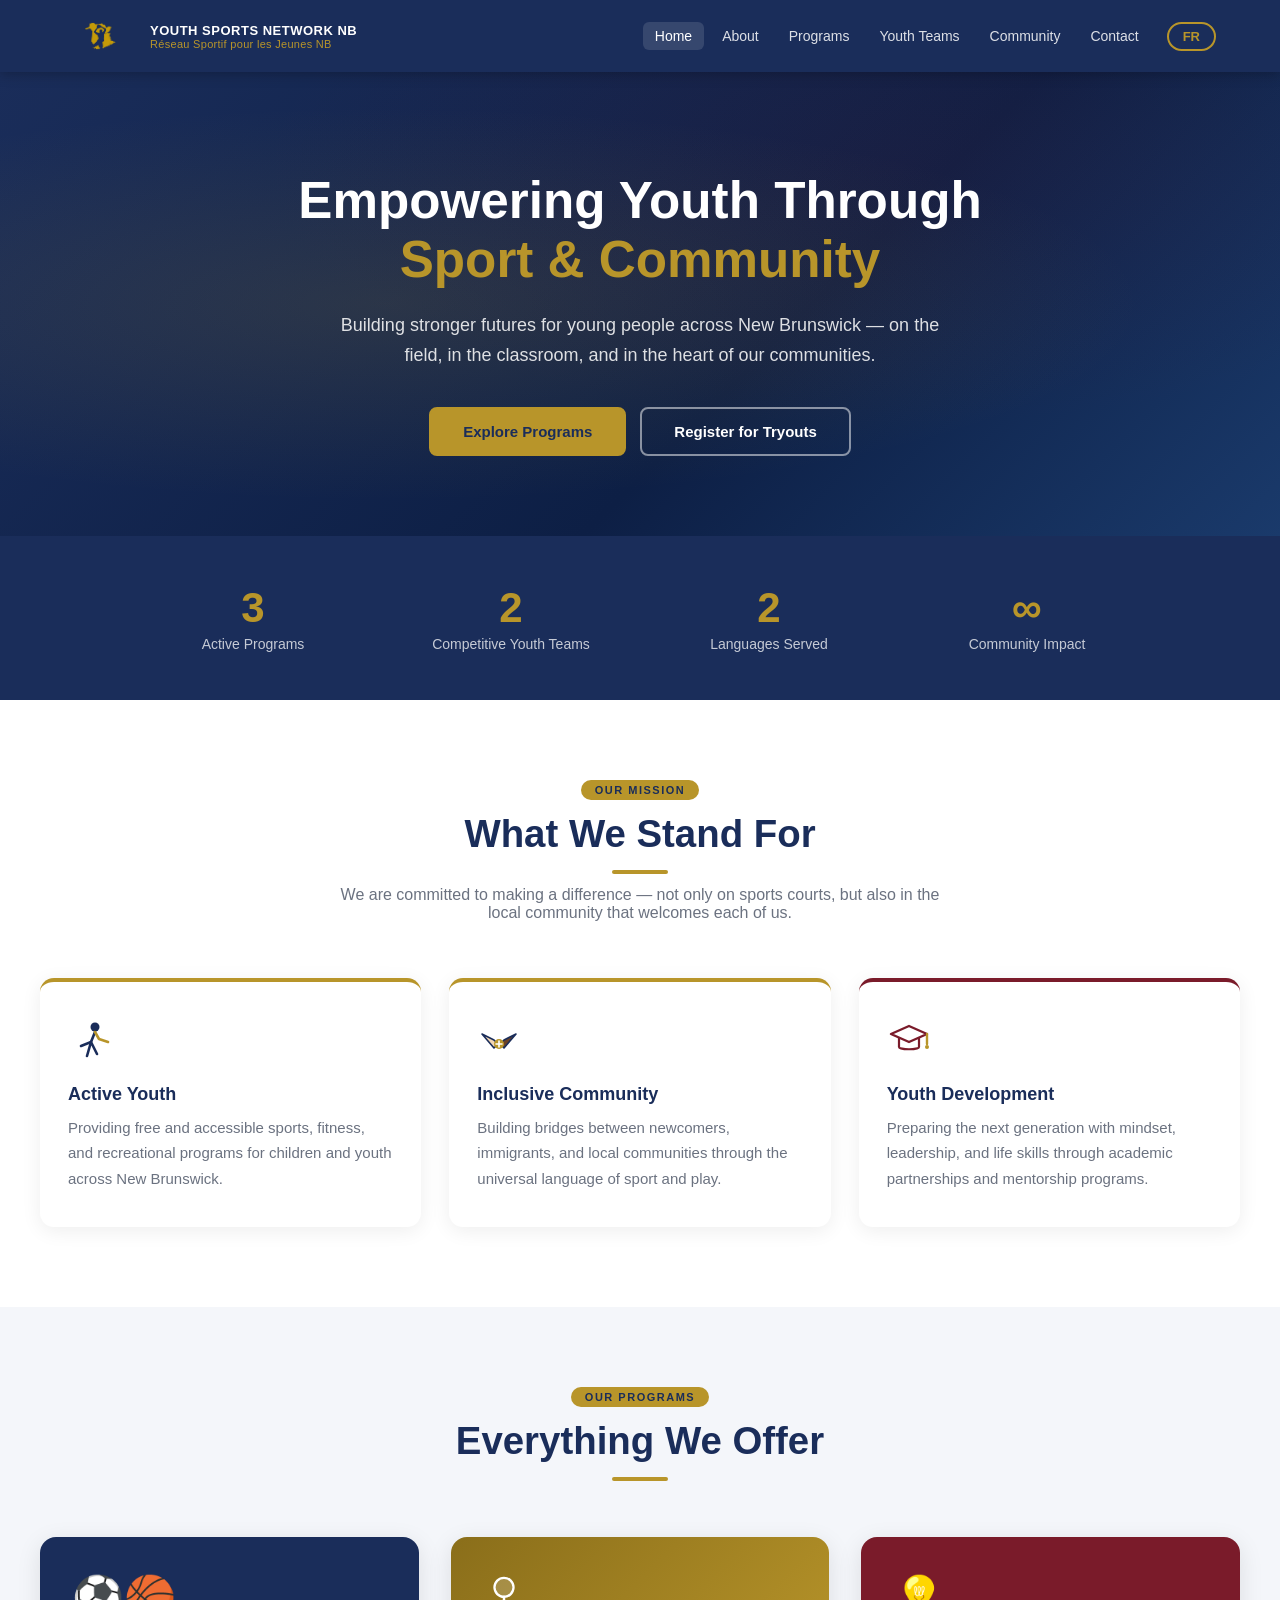
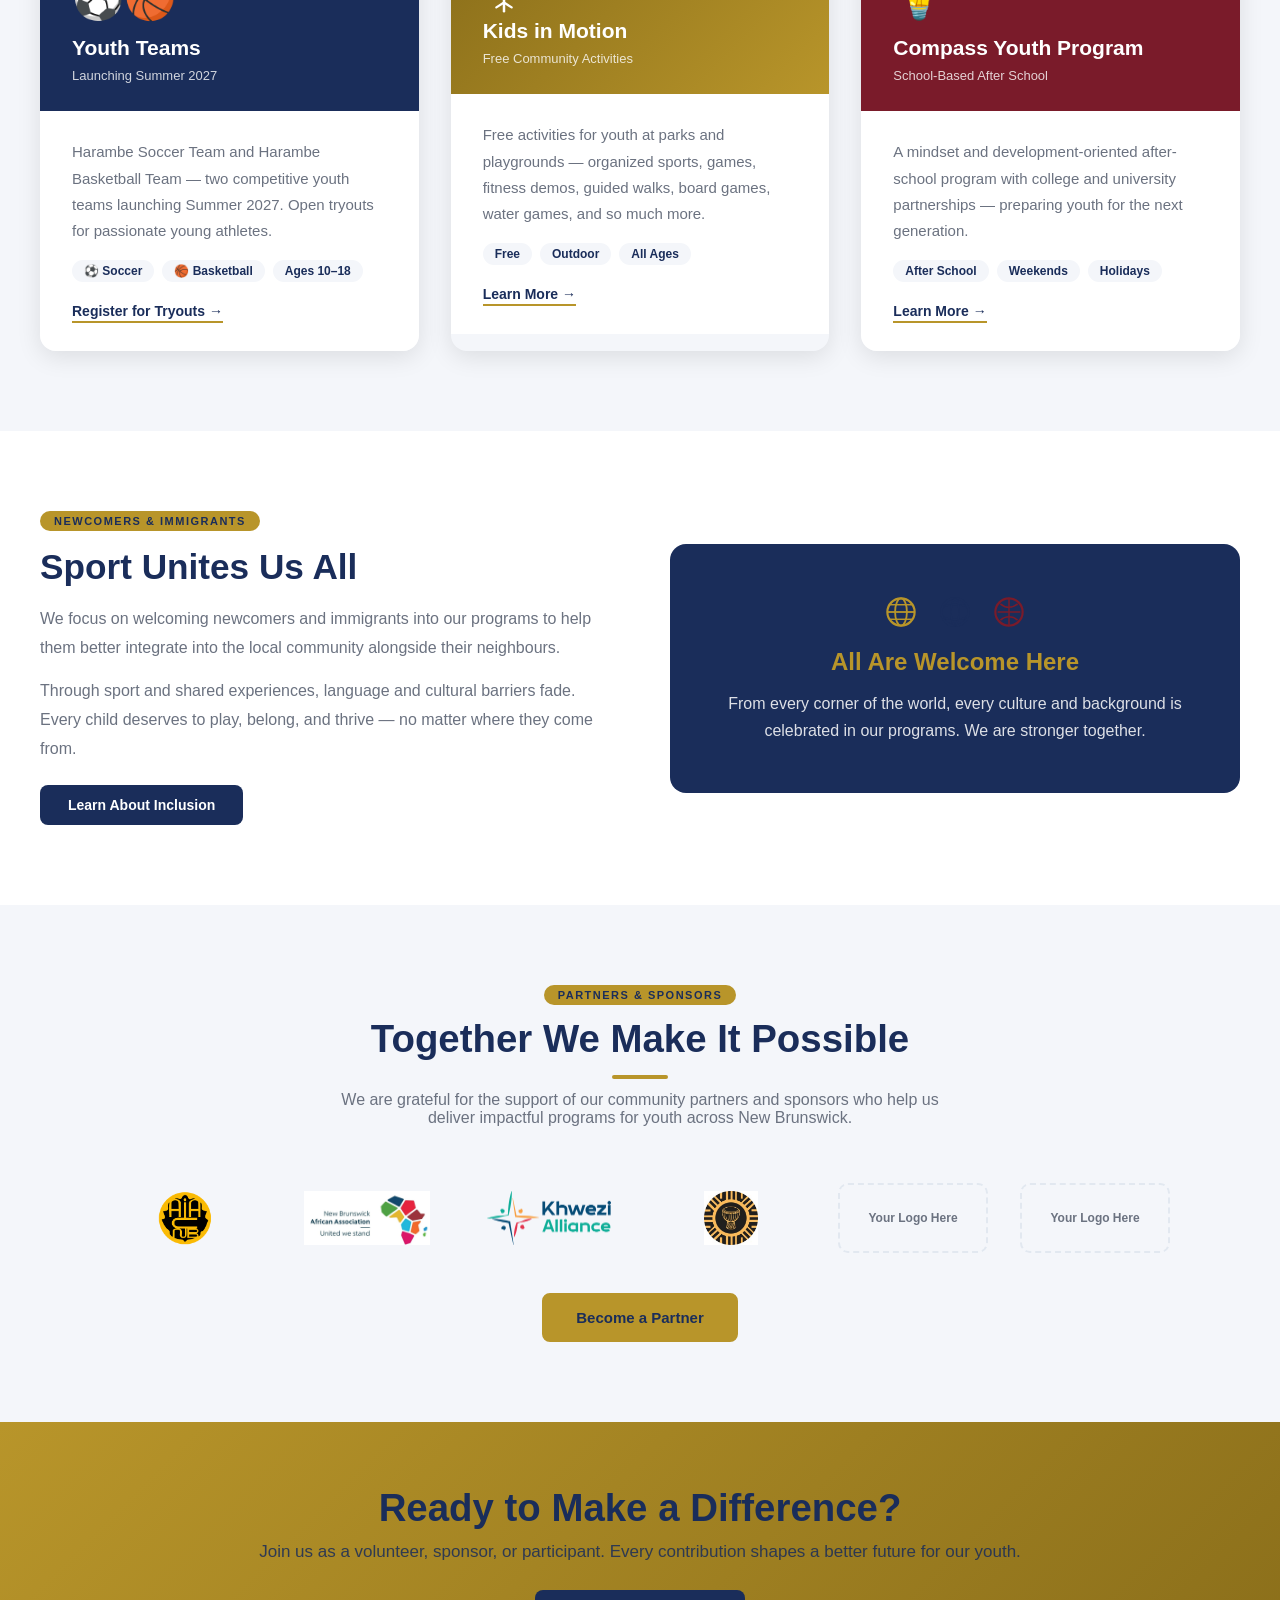
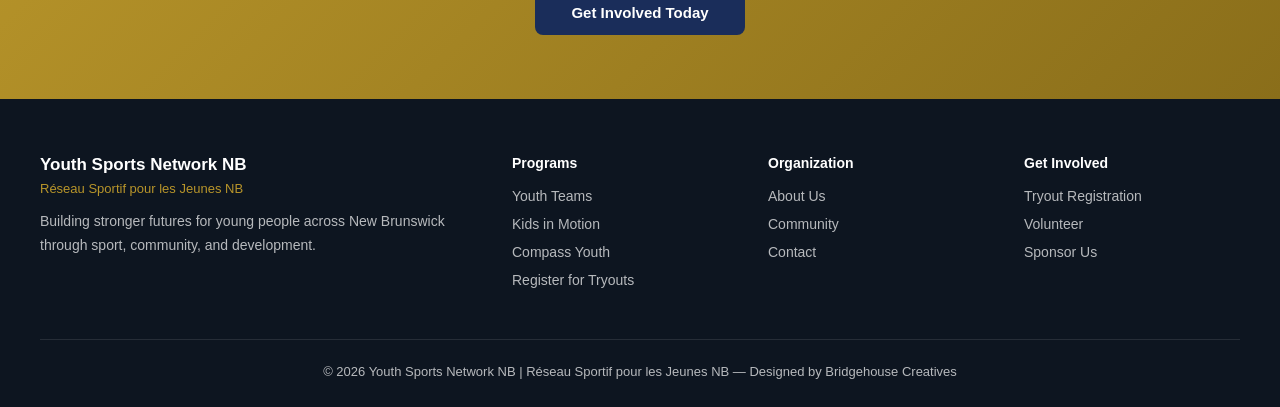
==== commit b2dbaa64: "Remove logo image from footer brand block https://claude.ai/code/session_01Vn1Q6hd7THg7neVy2D62tq" ====
--- a/index.html
+++ b/index.html
@@ -245,7 +245,6 @@
 <footer>
   <div class="footer-grid">
     <div class="footer-brand">
-      <img class="footer-logo" src="Youth Sports NB-05.png" alt="Youth Sports Network NB" />
       <div class="brand-name" data-en="Youth Sports Network NB" data-fr="Réseau Sportif pour les Jeunes NB">Youth Sports Network NB</div>
       <div class="brand-fr" data-en="Réseau Sportif pour les Jeunes NB" data-fr="Youth Sports Network NB">Réseau Sportif pour les Jeunes NB</div>
       <p data-en="Building stronger futures for young people across New Brunswick through sport, community, and development." data-fr="Bâtir un avenir meilleur pour les jeunes du Nouveau-Brunswick grâce au sport, à la communauté et au développement.">Building stronger futures for young people across New Brunswick through sport, community, and development.</p>
--- a/style.css
+++ b/style.css
@@ -257,7 +257,6 @@
 /* ─── Footer ────────────────────────────────────────────────── */
 footer { background: #0d1520; color: rgba(255,255,255,0.7); padding: 56px 24px 28px; }
 .footer-grid { max-width: 1200px; margin: 0 auto; display: grid; grid-template-columns: 2fr 1fr 1fr 1fr; gap: 40px; margin-bottom: 40px; }
-.footer-logo { width: 64px; height: 64px; object-fit: contain; margin-bottom: 12px; }
 .footer-brand .brand-name { color: var(--white); font-size: 17px; font-weight: 800; margin-bottom: 6px; }
 .footer-brand .brand-fr { color: var(--gold); font-size: 13px; margin-bottom: 14px; }
 .footer-brand p { font-size: 14px; line-height: 1.7; }
